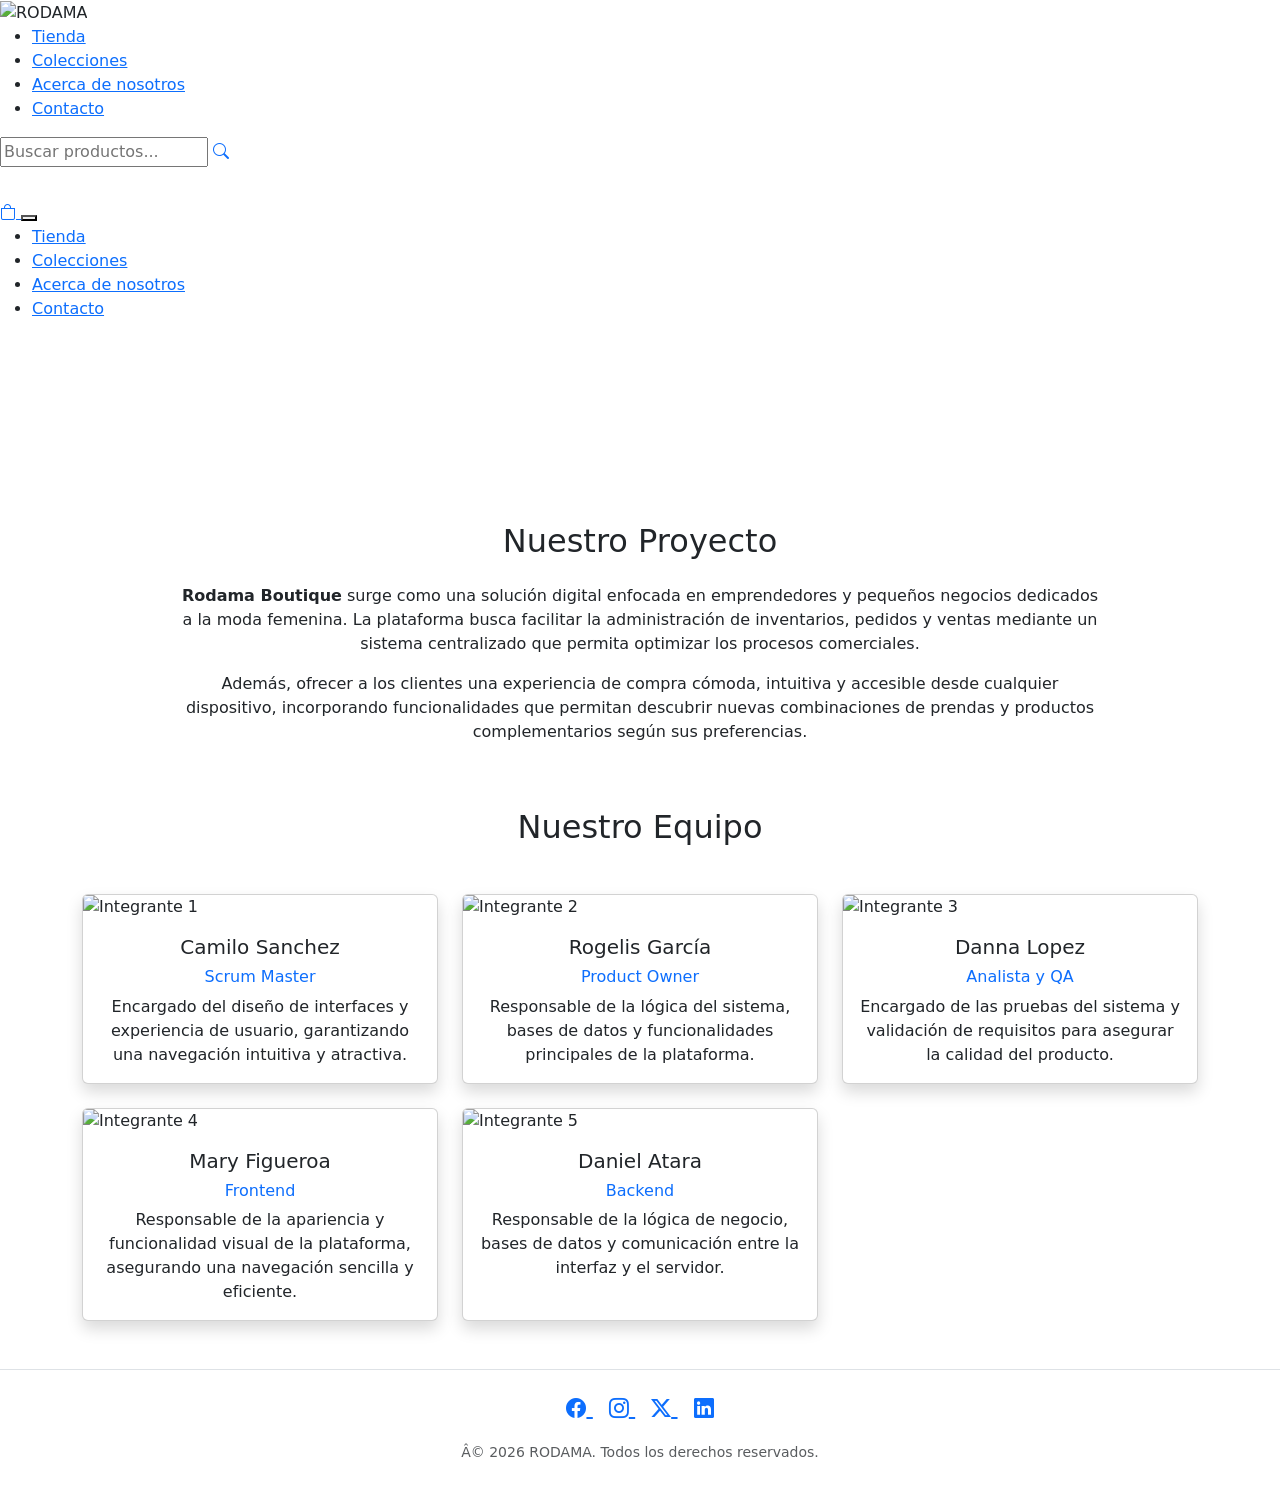
==== html/acerca-de-nosotros.html @ fb483996 "Merge branch 'main' of https://github.com/Camilo-Sanchez144/Rodama_Project" ====
<!doctype html>
<html lang="es">

<head>
  <meta charset="UTF-8" />
  <meta name="viewport" content="width=device-width, initial-scale=1.0" />
  <title>Acerca de Nosotros | Rodama Boutique</title>
  <link href="https://cdn.jsdelivr.net/npm/bootstrap@5.3.3/dist/css/bootstrap.min.css" rel="stylesheet" />
  <link rel="stylesheet" href="https://cdn.jsdelivr.net/npm/bootstrap-icons@1.11.3/font/bootstrap-icons.min.css" />
  <link rel="preconnect" href="https://fonts.googleapis.com" />
  <link rel="preconnect" href="https://fonts.gstatic.com" crossorigin />
  <link href="https://fonts.googleapis.com/css2?family=Playfair+Display:wght@400;500;600;700&display=swap"
    rel="stylesheet" />

  <link rel="stylesheet" href="../css/acerca-de-nosotros.css" />
  <link rel="stylesheet" href="../css/user-menu.css">
</head>

<body>


  <nav class="custom-navbar">
    <div class="nav-container">

      <img src="../img/RODAMA_LOGO.png" alt="RODAMA" class="logo-img" />

      <ul class="nav-links">
        <li><a href="../index.html">Tienda</a></li>
        <li><a href="../html/productos.html">Colecciones</a></li>
        <li><a href="../html/acerca-de-nosotros.html">Acerca de nosotros</a></li>
        <li><a href="../html/contacto.html">Contacto</a></li>
      </ul>

      <div class="nav-icons">

        <input type="text" id="searchInput" class="search-input" placeholder="Buscar productos..." />

        <a href="#" id="searchToggle">
          <i class="bi bi-search"></i>
        </a>

        <a href="#" id="adminAccess">
          <i class="bi bi-person-fill"></i>
        </a>

        <a href="./cart.html" class="cart-icon" title="Carrito">
          <i class="bi bi-bag"></i>
          <span id="cartCount" class="cart-count">0</span>
        </a>

        <button class="hamburger" id="hamburger">
          <span></span>
          <span></span>
          <span></span>
        </button>

      </div>

    </div>

    <div class="mobile-menu" id="mobileMenu">
      <ul>
        <li><a href="../index.html">Tienda</a></li>
        <li><a href="../html/productos.html">Colecciones</a></li>
        <li><a href="../html/acerca-de-nosotros.html">Acerca de nosotros</a></li>
        <li><a href="../html/contacto.html">Contacto</a></li>
      </ul>
    </div>

  </nav>

  
  <main class="container mt-5"></main>

  <header class="hero-section text-center text-white">
    <div class="container">
      <h1 class="display-4 fw-bold">Acerca de Nosotros</h1>
      <p class="lead">Conoce mas sobre Rodama Boutique y el equipo detras del proyecto.</p>
    </div>
  </header>
   
    <section class="container my-5">
      <div class="row justify-content-center">
        <div class="col-lg-10">
          <h2 class="text-center mb-4">Nuestro Proyecto</h2>

          <p class="text-center">
            <strong>Rodama Boutique</strong> surge como una solución digital
            enfocada en emprendedores y pequeños negocios dedicados a la moda
            femenina. La plataforma busca facilitar la administración de
            inventarios, pedidos y ventas mediante un sistema centralizado que
            permita optimizar los procesos comerciales.
          </p>

          <p class="text-center">
            Además, ofrecer a los clientes una experiencia de compra cómoda,
            intuitiva y accesible desde cualquier dispositivo, incorporando
            funcionalidades que permitan descubrir nuevas combinaciones de
            prendas y productos complementarios según sus preferencias.
          </p>
        </div>
      </div>
    </section>

    
    <section class="container my-5">
      <h2 class="text-center mb-5">Nuestro Equipo</h2>

      <div class="row g-4">
        
        <div class="col-md-4">
          <div class="card team-card h-100 shadow">
            <img
              src="../img/integrante1.jpeg"
              class="card-img-top"
              alt="Integrante 1"
            />

            <div class="card-body text-center">
              <h5 class="card-title">Camilo Sanchez</h5>
              <h6 class="text-primary">Scrum Master</h6>

              <p class="card-text">
                Encargado del diseño de interfaces y experiencia de usuario,
                garantizando una navegación intuitiva y atractiva.
              </p>
            </div>
          </div>
        </div>

        
        <div class="col-md-4">
          <div class="card team-card h-100 shadow">
            <img
              src="../img/integrante2.jpeg"
              class="card-img-top"
              alt="Integrante 2"
            />

            <div class="card-body text-center">
              <h5 class="card-title">Rogelis García</h5>
              <h6 class="text-primary">Product Owner</h6>

              <p class="card-text">
                Responsable de la lógica del sistema, bases de datos y
                funcionalidades principales de la plataforma.
              </p>
            </div>
          </div>
        </div>

        
        <div class="col-md-4">
          <div class="card team-card h-100 shadow">
            <img
              src="../img/integrante3.jpeg"
              class="card-img-top"
              alt="Integrante 3"
            />

            <div class="card-body text-center">
              <h5 class="card-title">Danna Lopez</h5>
              <h6 class="text-primary">Analista y QA</h6>

              <p class="card-text">
                Encargado de las pruebas del sistema y validación de requisitos
                para asegurar la calidad del producto.
              </p>
            </div>
          </div>
        </div>
        <div class="col-md-4">
          <div class="card team-card h-100 shadow">
            <img
              src="../img/integrante4.jpeg"
              class="card-img-top"
              alt="Integrante 4"
            />

            <div class="card-body text-center">
              <h5 class="card-title">Mary Figueroa</h5>
              <h6 class="text-primary">Frontend</h6>

              <p class="card-text">
                Responsable de la apariencia y funcionalidad visual de la
                plataforma, asegurando una navegación sencilla y eficiente.
              </p>
            </div>
          </div>
        </div>

        <div class="col-md-4">
          <div class="card team-card h-100 shadow">
            <img
              src="../img/integrante5.jpeg"
              class="card-img-top"
              alt="Integrante 5"
            />

            <div class="card-body text-center">
              <h5 class="card-title">Daniel Atara</h5>
              <h6 class="text-primary">Backend</h6>

              <p class="card-text">
                Responsable de la lógica de negocio, bases de datos y
                comunicación entre la interfaz y el servidor.
              </p>
            </div>
          </div>
        </div>
      </div>
    </section>

    <footer class="border-top py-4">
      <div class="container text-center">
        <div class="mb-3">
          <a href="https://www.facebook.com/" class="social-link mx-2 fs-5">
            <i class="bi bi-facebook"></i>
          </a>
          <a href="https://www.instagram.com/" class="social-link mx-2 fs-5">
            <i class="bi bi-instagram"></i>
          </a>
          <a href="https://x.com/" class="social-link mx-2 fs-5">
            <i class="bi bi-twitter-x"></i>
          </a>
          <a href="https://www.linkedin.com/" class="social-link mx-2 fs-5">
            <i class="bi bi-linkedin"></i>
          </a>
        </div>
        <small class="text-muted">
          Â© 2026 RODAMA. Todos los derechos reservados.
        </small>
      </div>
    </footer>
    <script src="https://cdn.jsdelivr.net/npm/bootstrap@5.3.3/dist/js/bootstrap.bundle.min.js"></script>
    <script src="../js/script.js"></script>
    <script src="../js/acerca-de-nosotros.js"></script>
  </body>
</html>

</body>

</html>
---- css/user-menu.css ----
.user-menu {
  position: relative;
  flex: 0 0 auto;
}

.nav-icons .user-trigger {
  display: inline-flex;
  align-items: center;
  justify-content: center;
  min-width: 28px;
  padding: 5px;
  color: #fff;
  font-family: "Playfair Display", serif;
  font-size: 16px;
  font-weight: 400;
  cursor: pointer;
  background: transparent;
  border: 0;
  text-decoration: none;
}

.nav-icons .user-trigger:hover {
  color: #d6a77a;
}

.nav-icons .user-trigger > span,
.nav-icons .user-trigger .bi-chevron-down {
  display: none;
}

.user-trigger-icon {
  font-size: 1rem;
}

.user-avatar {
  width: 24px;
  height: 24px;
  object-fit: cover;
  background: #f3ece3;
  border: 1px solid rgba(255, 255, 255, 0.55);
  border-radius: 50%;
}

.user-dropdown {
  position: absolute;
  top: calc(100% + 10px);
  right: 0;
  z-index: 2000;
  display: none;
  width: 210px;
  padding: 7px;
  background: #fff;
  border: 1px solid #eadfd6;
  border-radius: 12px;
  box-shadow: 0 14px 30px rgba(71, 58, 31, 0.18);
}

.user-menu.open .user-dropdown {
  display: block;
}

.user-dropdown a,
.user-dropdown button {
  display: flex;
  align-items: center;
  gap: 10px;
  width: 100%;
  padding: 11px 12px;
  color: #473a1f;
  font-family: "Playfair Display", serif;
  font-size: 0.88rem;
  text-align: left;
  cursor: pointer;
  background: transparent;
  border: 0;
  border-radius: 8px;
  text-decoration: none;
  text-transform: none;
}

.user-dropdown a:hover,
.user-dropdown button:hover {
  color: #91766e;
  background: #f3ece3;
}

.user-dropdown i {
  width: 16px;
  font-size: 0.95rem;
  text-align: center;
}

@media (max-width: 480px) {
  .user-dropdown {
    right: -38px;
  }

  .user-avatar {
    width: 23px;
    height: 23px;
  }
}
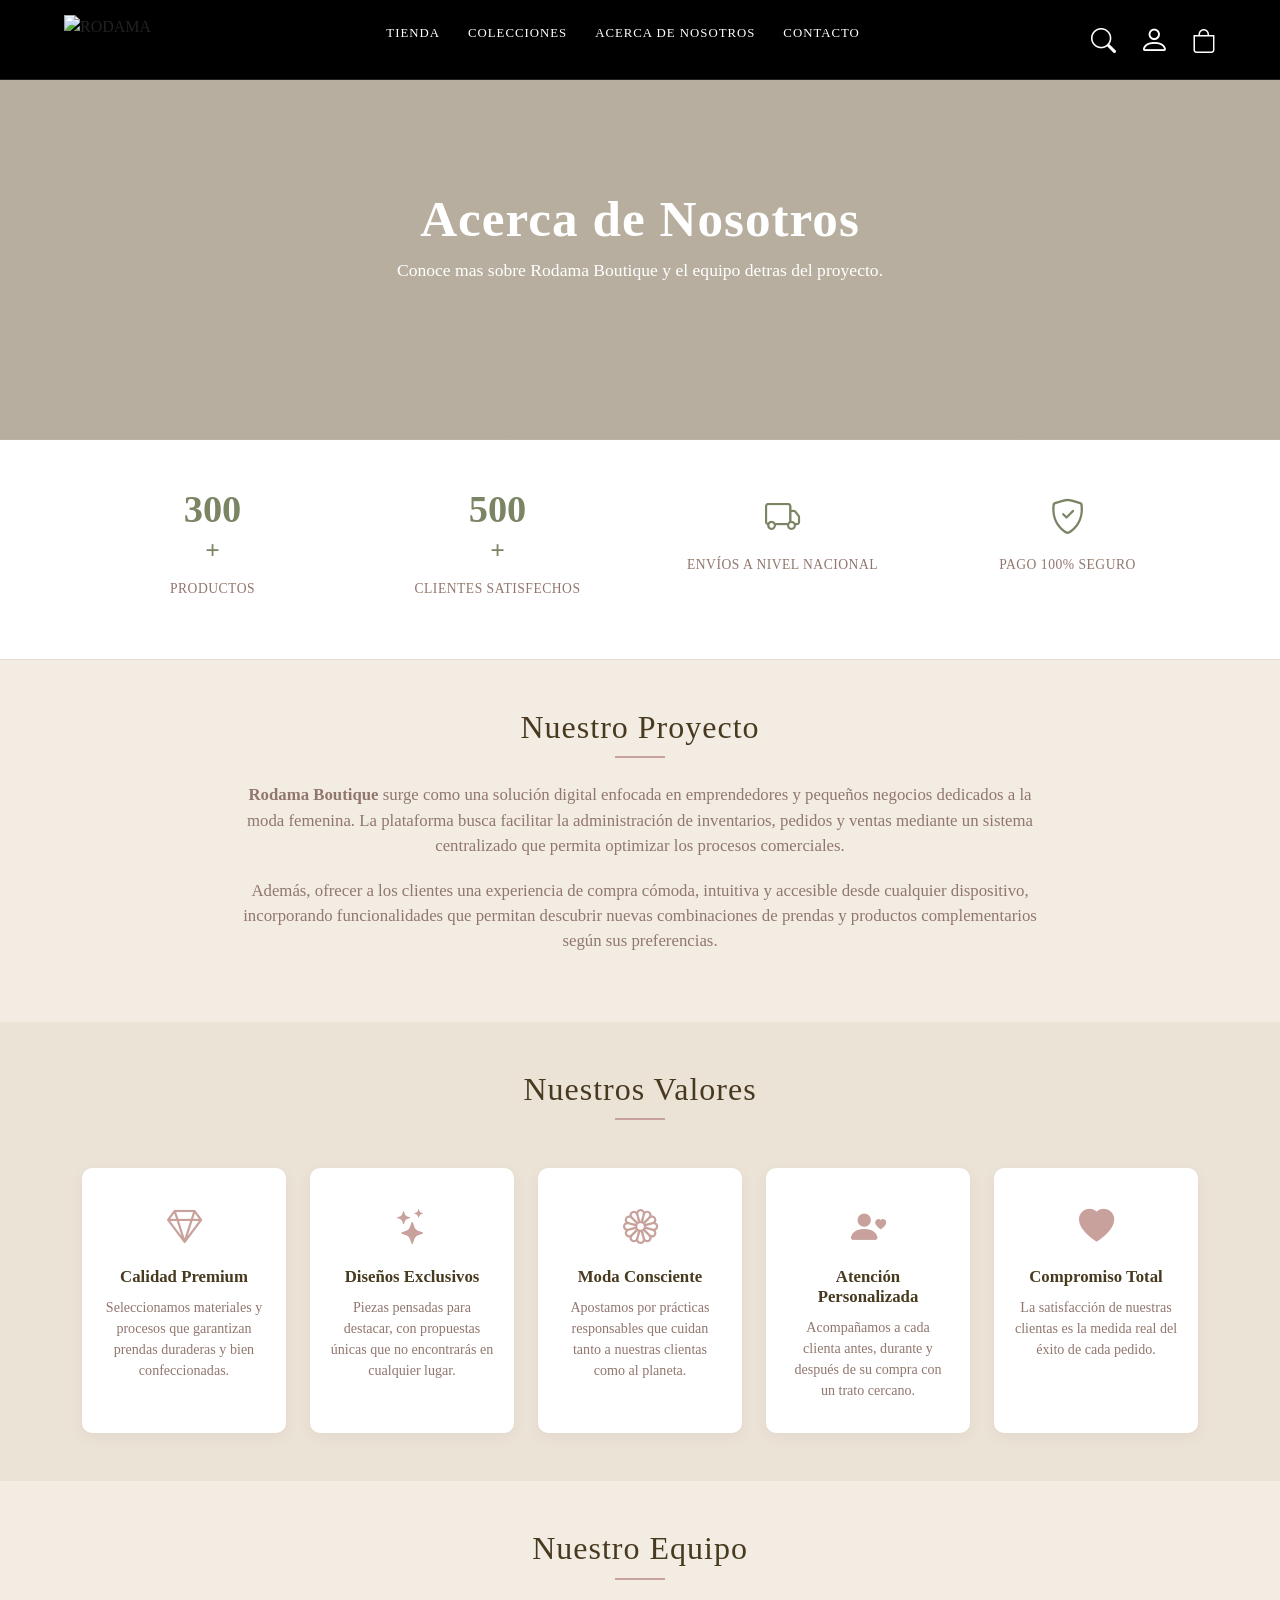
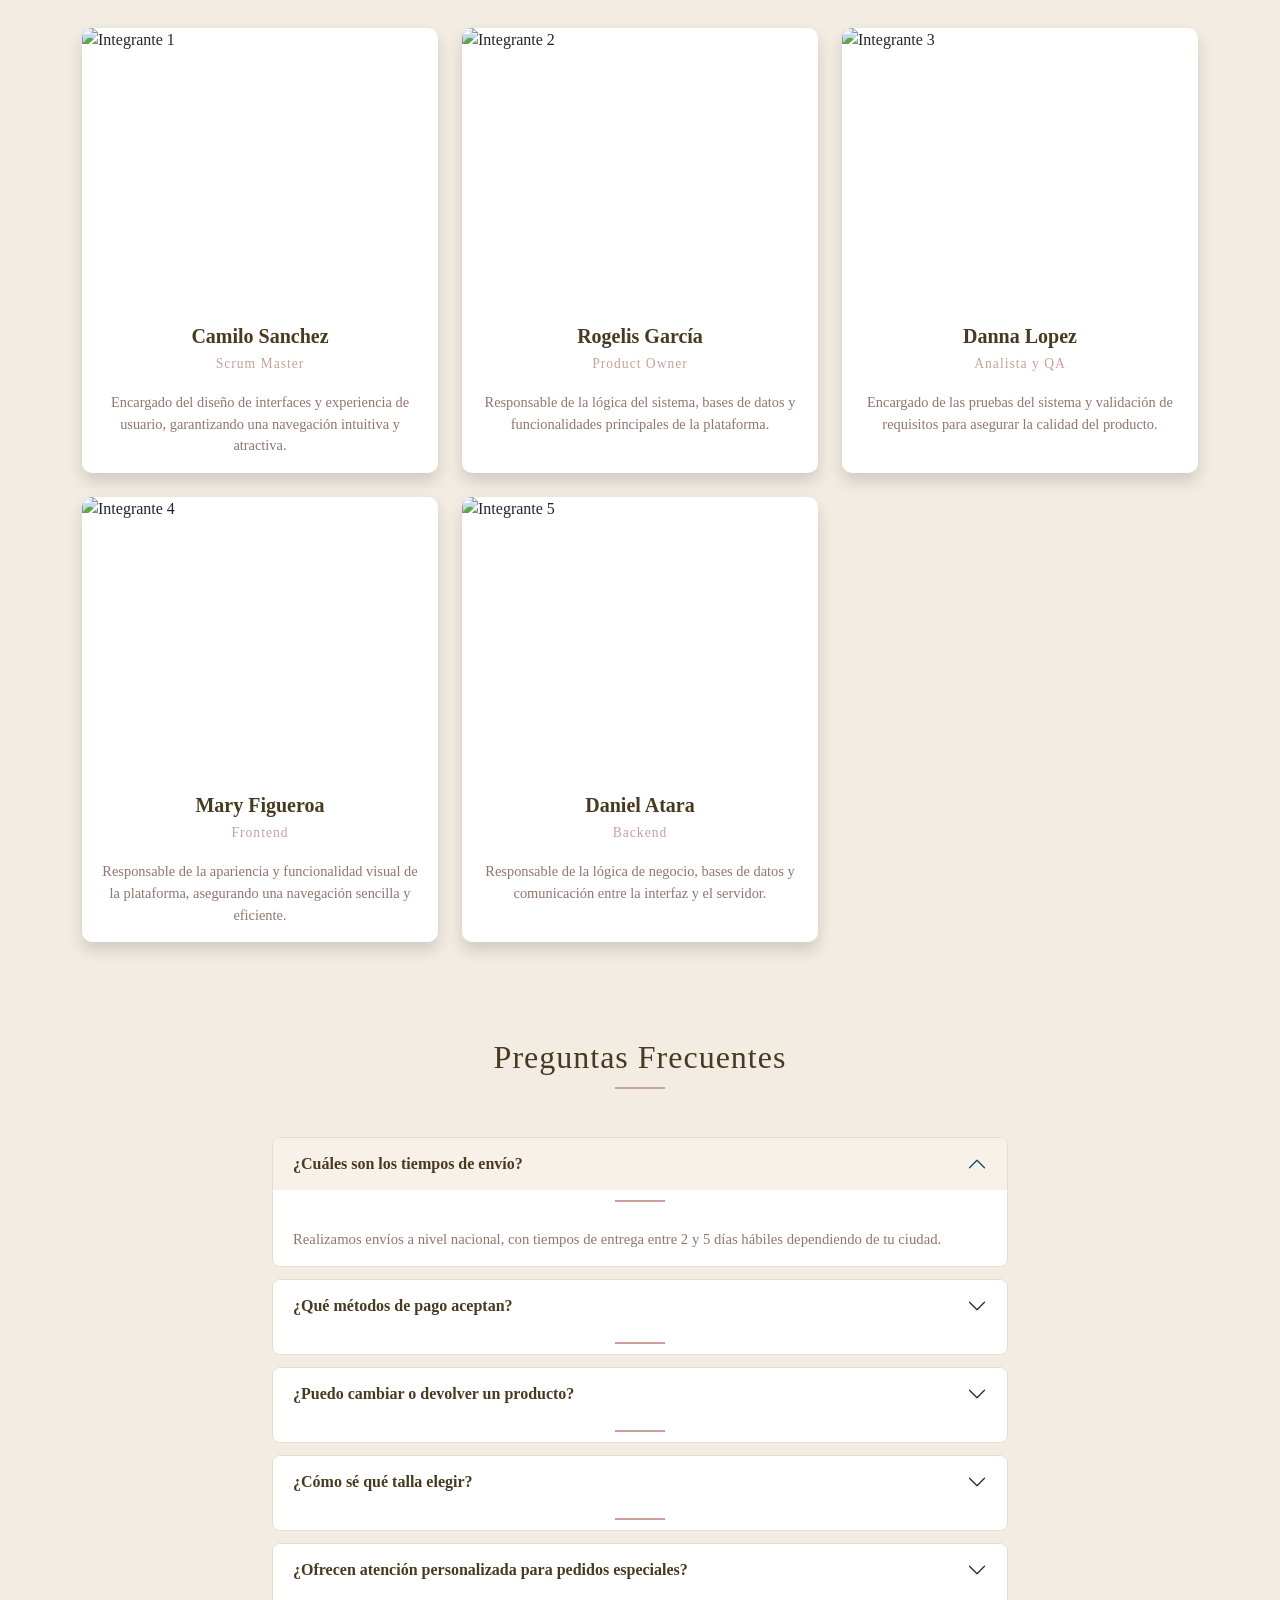
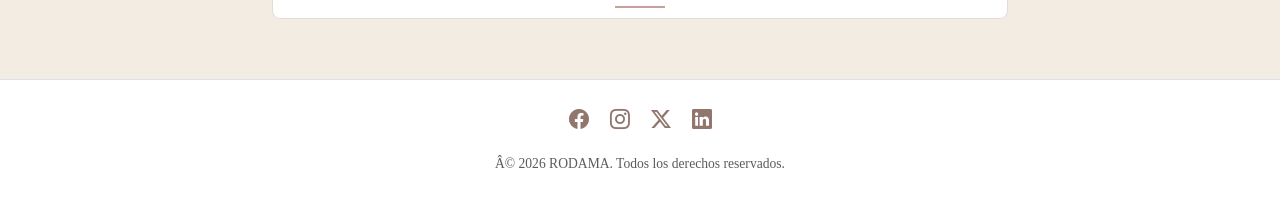
==== commit 19874bb1: "ACERCA DE NOSOTROS" ====
--- a/html/acerca-de-nosotros.html
+++ b/html/acerca-de-nosotros.html
@@ -78,7 +78,38 @@
       <p class="lead">Conoce mas sobre Rodama Boutique y el equipo detras del proyecto.</p>
     </div>
   </header>
-   
+
+    <section class="stats-section">
+      <div class="container">
+        <div class="row text-center g-4">
+          <div class="col-6 col-md-3">
+            <div class="stat-item">
+              <span class="stat-number" data-target="300">0</span><span class="stat-plus">+</span>
+              <p class="stat-label">Productos</p>
+            </div>
+          </div>
+          <div class="col-6 col-md-3">
+            <div class="stat-item">
+              <span class="stat-number" data-target="500">0</span><span class="stat-plus">+</span>
+              <p class="stat-label">Clientes satisfechos</p>
+            </div>
+          </div>
+          <div class="col-6 col-md-3">
+            <div class="stat-item">
+              <i class="bi bi-truck stat-icon"></i>
+              <p class="stat-label">Envíos a nivel nacional</p>
+            </div>
+          </div>
+          <div class="col-6 col-md-3">
+            <div class="stat-item">
+              <i class="bi bi-shield-check stat-icon"></i>
+              <p class="stat-label">Pago 100% seguro</p>
+            </div>
+          </div>
+        </div>
+      </div>
+    </section>
+
     <section class="container my-5">
       <div class="row justify-content-center">
         <div class="col-lg-10">
@@ -102,7 +133,49 @@
       </div>
     </section>
 
-    
+    <section class="values-section py-5">
+      <div class="container">
+        <h2 class="text-center mb-5">Nuestros Valores</h2>
+        <div class="row g-4 justify-content-center">
+          <div class="col-6 col-md-4 col-lg">
+            <div class="value-card text-center h-100">
+              <i class="bi bi-gem value-icon"></i>
+              <h5>Calidad Premium</h5>
+              <p>Seleccionamos materiales y procesos que garantizan prendas duraderas y bien confeccionadas.</p>
+            </div>
+          </div>
+          <div class="col-6 col-md-4 col-lg">
+            <div class="value-card text-center h-100">
+              <i class="bi bi-stars value-icon"></i>
+              <h5>Diseños Exclusivos</h5>
+              <p>Piezas pensadas para destacar, con propuestas únicas que no encontrarás en cualquier lugar.</p>
+            </div>
+          </div>
+          <div class="col-6 col-md-4 col-lg">
+            <div class="value-card text-center h-100">
+              <i class="bi bi-flower1 value-icon"></i>
+              <h5>Moda Consciente</h5>
+              <p>Apostamos por prácticas responsables que cuidan tanto a nuestras clientas como al planeta.</p>
+            </div>
+          </div>
+          <div class="col-6 col-md-4 col-lg">
+            <div class="value-card text-center h-100">
+              <i class="bi bi-person-heart value-icon"></i>
+              <h5>Atención Personalizada</h5>
+              <p>Acompañamos a cada clienta antes, durante y después de su compra con un trato cercano.</p>
+            </div>
+          </div>
+          <div class="col-6 col-md-4 col-lg">
+            <div class="value-card text-center h-100">
+              <i class="bi bi-heart-fill value-icon"></i>
+              <h5>Compromiso Total</h5>
+              <p>La satisfacción de nuestras clientas es la medida real del éxito de cada pedido.</p>
+            </div>
+          </div>
+        </div>
+      </div>
+    </section>
+
     <section class="container my-5">
       <h2 class="text-center mb-5">Nuestro Equipo</h2>
 
@@ -205,6 +278,84 @@
                 Responsable de la lógica de negocio, bases de datos y
                 comunicación entre la interfaz y el servidor.
               </p>
+            </div>
+          </div>
+        </div>
+      </div>
+    </section>
+
+    <section class="faq-section py-5">
+      <div class="container">
+        <h2 class="text-center mb-5">Preguntas Frecuentes</h2>
+        <div class="row justify-content-center">
+          <div class="col-lg-8">
+            <div class="accordion" id="faqAccordion">
+
+              <div class="accordion-item">
+                <h2 class="accordion-header">
+                  <button class="accordion-button" type="button" data-bs-toggle="collapse" data-bs-target="#faq1">
+                    ¿Cuáles son los tiempos de envío?
+                  </button>
+                </h2>
+                <div id="faq1" class="accordion-collapse collapse show" data-bs-parent="#faqAccordion">
+                  <div class="accordion-body">
+                    Realizamos envíos a nivel nacional, con tiempos de entrega entre 2 y 5 días hábiles dependiendo de tu ciudad.
+                  </div>
+                </div>
+              </div>
+
+              <div class="accordion-item">
+                <h2 class="accordion-header">
+                  <button class="accordion-button collapsed" type="button" data-bs-toggle="collapse" data-bs-target="#faq2">
+                    ¿Qué métodos de pago aceptan?
+                  </button>
+                </h2>
+                <div id="faq2" class="accordion-collapse collapse" data-bs-parent="#faqAccordion">
+                  <div class="accordion-body">
+                    Aceptamos tarjetas de crédito y débito, PSE y pago contra entrega en ciudades principales, siempre a través de plataformas de pago seguro.
+                  </div>
+                </div>
+              </div>
+
+              <div class="accordion-item">
+                <h2 class="accordion-header">
+                  <button class="accordion-button collapsed" type="button" data-bs-toggle="collapse" data-bs-target="#faq3">
+                    ¿Puedo cambiar o devolver un producto?
+                  </button>
+                </h2>
+                <div id="faq3" class="accordion-collapse collapse" data-bs-parent="#faqAccordion">
+                  <div class="accordion-body">
+                    Sí, cuentas con 8 días calendario desde que recibes tu pedido para solicitar un cambio o devolución, siempre que la prenda conserve sus etiquetas originales.
+                  </div>
+                </div>
+              </div>
+
+              <div class="accordion-item">
+                <h2 class="accordion-header">
+                  <button class="accordion-button collapsed" type="button" data-bs-toggle="collapse" data-bs-target="#faq4">
+                    ¿Cómo sé qué talla elegir?
+                  </button>
+                </h2>
+                <div id="faq4" class="accordion-collapse collapse" data-bs-parent="#faqAccordion">
+                  <div class="accordion-body">
+                    Cada producto incluye una guía de tallas detallada en su descripción. Si tienes dudas, puedes escribirnos por nuestros canales de contacto y te asesoramos.
+                  </div>
+                </div>
+              </div>
+
+              <div class="accordion-item">
+                <h2 class="accordion-header">
+                  <button class="accordion-button collapsed" type="button" data-bs-toggle="collapse" data-bs-target="#faq5">
+                    ¿Ofrecen atención personalizada para pedidos especiales?
+                  </button>
+                </h2>
+                <div id="faq5" class="accordion-collapse collapse" data-bs-parent="#faqAccordion">
+                  <div class="accordion-body">
+                    Sí, nuestro equipo está disponible para asesorarte en la elección de prendas y coordinar pedidos especiales según tus necesidades.
+                  </div>
+                </div>
+              </div>
+
             </div>
           </div>
         </div>
--- a/css/acerca-de-nosotros.css
+++ b/css/acerca-de-nosotros.css
@@ -0,0 +1,633 @@
+:root {
+  --beige: #f3ece3;
+  --rosa: #c8a19c;
+  --taupe: #91766e;
+  --verde: #7a8564;
+  --marron: #473a1f;
+  --negro: #222222;
+}
+.social-link {
+  color: #6c757d;
+  transition:
+    color 0.3s ease,
+    transform 0.3s ease;
+  text-decoration: none;
+}
+
+.social-link:hover {
+  color: #212529;
+  transform: translateY(-2px);
+}
+.back-admin {
+  position: fixed;
+  top: 90px; 
+  left: 20px;
+  background: #000;
+  color: #fff;
+  padding: 8px 14px;
+  border-radius: 8px;
+  text-decoration: none;
+  font-size: 14px;
+  z-index: 999;
+  display: none;
+  transition: 0.3s;
+}
+
+.back-admin:hover {
+  background: #333;
+}
+
+body {
+  background-color: var(--beige);
+  color: var(--negro);
+  font-family: "Playfair Display", serif;
+}
+
+.navbar {
+  background-color: rgba(255, 255, 255, 0.95) !important;
+  backdrop-filter: blur(6px);
+  border-bottom: 1px solid #e5ddd5;
+}
+
+.navbar-brand {
+  font-weight: bold;
+  font-size: 1.6rem;
+  color: var(--marron) !important;
+  letter-spacing: 1px;
+}
+
+.nav-link {
+  color: var(--taupe) !important;
+  position: relative;
+}
+
+.nav-link::after {
+  content: "";
+  width: 0;
+  height: 2px;
+  background: var(--rosa);
+  position: absolute;
+  left: 0;
+  bottom: -4px;
+  transition: 0.3s;
+}
+
+.nav-link:hover::after {
+  width: 100%;
+}
+
+.btn-primary {
+  background-color: var(--rosa);
+  border: none;
+  transition: 0.3s;
+}
+
+.btn-primary:hover {
+  background-color: var(--marron);
+}
+
+.btn-outline-primary {
+  border-color: var(--rosa);
+  color: var(--rosa);
+}
+
+.btn-outline-primary:hover {
+  background-color: var(--rosa);
+  color: white;
+}
+
+.hero-section {
+  position: relative;
+
+  background:
+    linear-gradient(rgba(71, 58, 31, 0.35), rgba(71, 58, 31, 0.35)),
+    url("https://i.pinimg.com/1200x/e5/a4/40/e5a440657ca911045e773cdddb06c5cf.jpg");
+
+  background-size: cover;
+  background-position: center center;
+  background-repeat: no-repeat;
+
+  padding: 140px 20px;
+  text-align: center;
+
+  display: flex;
+  align-items: center;
+  justify-content: center;
+}
+
+.hero-section h1 {
+  font-size: 3.2rem;
+  color: white;
+  letter-spacing: 1px;
+}
+
+.hero-section p {
+  color: var(--beige);
+  font-size: 1.1rem;
+  color: white;
+}
+
+section h2 {
+  color: var(--marron);
+  font-size: 2rem;
+  text-align: center;
+}
+
+section h2::after {
+  content: "";
+  display: block;
+  width: 50px;
+  height: 2px;
+  background: var(--rosa);
+  margin: 10px auto;
+}
+
+section p {
+  color: var(--taupe);
+  max-width: 800px;
+  margin: 20px auto;
+  font-size: 1.05rem;
+  text-align: center;
+}
+
+.team-card {
+  border: none;
+  border-radius: 10px;
+  overflow: hidden;
+  background-color: white;
+  transition: all 0.3s ease;
+  position: relative;
+}
+
+.team-card:hover {
+  transform: translateY(-6px);
+  box-shadow: 0 12px 30px rgba(0, 0, 0, 0.08);
+}
+
+.team-card img {
+  height: 280px;
+  object-fit: cover;
+  transition: transform 0.4s ease;
+}
+
+.team-card:hover img {
+  transform: scale(1.04);
+}
+
+.team-card::before {
+  content: "";
+  position: absolute;
+  inset: 0;
+  background: linear-gradient(to top, rgba(71, 58, 31, 0.5), transparent);
+  opacity: 0;
+  transition: 0.3s;
+}
+
+.team-card:hover::before {
+  opacity: 1;
+}
+
+.team-card .card-body {
+  position: relative;
+  z-index: 2;
+  text-align: center;
+}
+
+.team-card .card-title {
+  color: var(--marron);
+  font-weight: 600;
+}
+
+.team-card h6 {
+  color: var(--rosa) !important;
+  font-size: 0.85rem;
+  letter-spacing: 1px;
+}
+
+.team-card .card-text {
+  color: var(--taupe);
+  font-size: 0.9rem;
+}
+
+.team-card:hover .card-title,
+.team-card:hover h6,
+.team-card:hover .card-text {
+  color: white;
+}
+
+h2 {
+  letter-spacing: 1px;
+}
+
+footer {
+  background-color: white;
+}
+
+footer small {
+  font-size: 0.85rem;
+  color: var(--taupe) !important;
+}
+
+.social-link {
+  color: var(--taupe) !important;
+  transition: 0.3s;
+}
+
+.social-link:hover {
+  color: var(--rosa) !important;
+  transform: translateY(-3px);
+}
+
+* {
+  margin: 0;
+  padding: 0;
+  box-sizing: border-box;
+}
+
+.custom-navbar {
+  background-color: #000;
+  border-bottom: 1px solid #222;
+  position: fixed;
+  top: 0;
+  left: 0;
+  width: 100%;
+  z-index: 1000;
+  transition: all 0.3s ease;
+}
+
+.nav-container {
+  display: flex;
+  align-items: center;
+  justify-content: space-between;
+  max-width: 1200px;
+  margin: 0 auto;
+  padding: 12px 24px;
+}
+
+.logo-img {
+  height: 50px;
+  width: auto;
+}
+
+.nav-links {
+  display: flex;
+  gap: 28px;
+  list-style: none;
+}
+
+.nav-links a {
+  color: #fff;
+  text-decoration: none;
+  font-size: 0.8rem;
+  letter-spacing: 1px;
+  text-transform: uppercase;
+  position: relative;
+  padding-bottom: 4px;
+  transition: color 0.2s;
+}
+
+.nav-links a::after {
+  content: "";
+  width: 0;
+  height: 2px;
+  background: #d6a77a;
+  position: absolute;
+  left: 0;
+  bottom: -2px;
+  transition: width 0.3s;
+}
+
+.nav-links a:hover::after {
+  width: 100%;
+}
+.social-link {
+  color: #6c757d;
+  transition:
+    color 0.3s ease,
+    transform 0.3s ease;
+}
+
+.social-link:hover {
+  color: #212529;
+  transform: translateY(-2px);
+}
+
+.nav-icons {
+  display: flex;
+  align-items: center;
+  gap: 18px;
+}
+
+.nav-icons a {
+  color: #fff;
+  font-size: 18px;
+  text-decoration: none;
+  transition: color 0.2s;
+}
+
+.nav-icons a:hover {
+  color: #aaa;
+}
+
+.search-input {
+  width: 0;
+  opacity: 0;
+  border: none;
+  border-bottom: 1px solid #fff;
+  outline: none;
+  background: transparent;
+  color: #fff;
+  font-size: 14px;
+  padding: 2px 5px;
+  transition: all 0.3s ease;
+}
+
+.search-input.active {
+  width: 180px;
+  opacity: 1;
+}
+
+.search-input::placeholder {
+  color: #aaa;
+}
+
+.hamburger {
+  display: none;
+  flex-direction: column;
+  gap: 5px;
+  cursor: pointer;
+  background: none;
+  border: none;
+  padding: 4px;
+}
+
+.hamburger span {
+  display: block;
+  width: 24px;
+  height: 2px;
+  background: #fff;
+  border-radius: 2px;
+  transition: all 0.3s ease;
+}
+
+.hamburger.open span:nth-child(1) {
+  transform: translateY(7px) rotate(45deg);
+}
+.hamburger.open span:nth-child(2) {
+  opacity: 0;
+}
+.hamburger.open span:nth-child(3) {
+  transform: translateY(-7px) rotate(-45deg);
+}
+
+.mobile-menu {
+  display: none;
+  background: #111;
+  overflow: hidden;
+  max-height: 0;
+  transition:
+    max-height 0.35s ease,
+    padding 0.3s ease;
+}
+
+.mobile-menu.open {
+  max-height: 400px;
+  padding: 12px 24px 20px;
+}
+
+.mobile-menu ul {
+  list-style: none;
+}
+
+.mobile-menu ul li a {
+  display: block;
+  color: #fff;
+  text-decoration: none;
+  font-size: 0.85rem;
+  letter-spacing: 1px;
+  text-transform: uppercase;
+  padding: 12px 0;
+  border-bottom: 0.5px solid #333;
+  transition: color 0.2s;
+}
+
+.mobile-menu ul li:last-child a {
+  border-bottom: none;
+}
+
+.mobile-menu ul li a:hover {
+  color: #d6a77a;
+}
+
+.custom-navbar.scrolled {
+  background-color: #111;
+  padding-top: 4px;
+  padding-bottom: 4px;
+  box-shadow: 0 4px 8px rgba(0, 0, 0, 0.3);
+}
+
+@media (max-width: 992px) {
+  .nav-links {
+    gap: 18px;
+  }
+
+  .nav-links a {
+    font-size: 0.75rem;
+  }
+
+  .logo-img {
+    height: 42px;
+  }
+
+  .search-input.active {
+    width: 140px;
+  }
+}
+
+@media (max-width: 768px) {
+  .nav-links {
+    display: none;
+  }
+
+  .hamburger {
+    display: flex;
+  }
+
+  .mobile-menu {
+    display: block;
+  }
+
+  .logo-img {
+    height: 36px;
+  }
+
+  .search-input.active {
+    width: 120px;
+  }
+}
+
+@media (max-width: 480px) {
+  .nav-container {
+    padding: 8px 14px;
+  }
+
+  .logo-img {
+    height: 30px;
+  }
+
+  .search-input.active {
+    width: 90px;
+  }
+
+  .nav-icons {
+    gap: 12px;
+  }
+}
+/* ===== Sección de indicadores (stats) ===== */
+.stats-section {
+  background-color: white;
+  padding: 50px 20px 40px;
+  border-bottom: 1px solid #e5ddd5;
+}
+
+.stat-item {
+  display: flex;
+  flex-direction: column;
+  align-items: center;
+  gap: 4px;
+}
+
+.stat-number {
+  font-size: 2.4rem;
+  font-weight: 700;
+  color: var(--verde);
+  line-height: 1;
+}
+
+.stat-plus {
+  font-size: 1.6rem;
+  font-weight: 700;
+  color: var(--verde);
+}
+
+.stat-icon {
+  font-size: 2.2rem;
+  color: var(--verde);
+  margin-bottom: 4px;
+}
+
+.stat-label {
+  color: var(--taupe);
+  font-size: 0.85rem;
+  letter-spacing: 0.5px;
+  text-transform: uppercase;
+  margin-top: 4px;
+}
+
+/* ===== Sección de valores de marca ===== */
+.values-section {
+  background-color: #ece3d7;
+}
+
+.value-card {
+  background-color: white;
+  border-radius: 10px;
+  padding: 32px 20px;
+  transition: all 0.3s ease;
+  box-shadow: 0 4px 14px rgba(71, 58, 31, 0.06);
+}
+
+.value-card:hover {
+  transform: translateY(-6px);
+  box-shadow: 0 12px 30px rgba(71, 58, 31, 0.12);
+}
+
+.value-icon {
+  font-size: 2.2rem;
+  color: var(--rosa);
+  margin-bottom: 14px;
+  display: block;
+}
+
+.value-card h5 {
+  color: var(--marron);
+  font-weight: 600;
+  margin-bottom: 10px;
+  font-size: 1.05rem;
+}
+
+.value-card p {
+  color: var(--taupe);
+  font-size: 0.88rem;
+  margin: 0;
+  max-width: none;
+}
+
+/* ===== Sección de preguntas frecuentes ===== */
+.faq-section {
+  background-color: var(--beige);
+}
+
+.faq-section .accordion-item {
+  background-color: white;
+  border: 1px solid #e5ddd5;
+  border-radius: 8px !important;
+  overflow: hidden;
+  margin-bottom: 12px;
+}
+
+.faq-section .accordion-button {
+  font-family: "Playfair Display", serif;
+  color: var(--marron);
+  font-weight: 600;
+  background-color: white;
+}
+
+.faq-section .accordion-button:not(.collapsed) {
+  color: var(--marron);
+  background-color: #f7f1e9;
+  box-shadow: none;
+}
+
+.faq-section .accordion-button:focus {
+  box-shadow: 0 0 0 0.2rem rgba(200, 161, 156, 0.35);
+}
+
+.faq-section .accordion-button::after {
+  filter: sepia(40%) saturate(400%) hue-rotate(315deg);
+}
+
+.faq-section .accordion-body {
+  color: var(--taupe);
+  font-size: 0.92rem;
+}
+
+.cart-icon {
+      position: relative;
+      display: inline-flex;
+      align-items: center;
+      justify-content: center;
+      color: inherit;
+      text-decoration: none;
+}
+
+.cart-icon i {
+      font-size: 24px;
+}
+
+.cart-count {
+      position: absolute;
+      top: -8px;
+      right: -10px;
+      min-width: 20px;
+      height: 20px;
+      border-radius: 50%;
+      background: #f5ebeb;
+      color: #0e0d0d;
+      font-size: 12px;
+      font-weight: bold;
+      display: flex;
+      justify-content: center;
+      align-items: center;
+      padding: 2px;
+}
--- a/css/user-menu.css
+++ b/css/user-menu.css
@@ -11,8 +11,7 @@
   padding: 5px;
   color: #fff;
   font-family: "Playfair Display", serif;
-  font-size: 16px;
-  font-weight: 400;
+  font-size: 30px;
   cursor: pointer;
   background: transparent;
   border: 0;
@@ -21,6 +20,10 @@
 
 .nav-icons .user-trigger:hover {
   color: #d6a77a;
+}
+
+#searchToggle i {
+  font-size: 25px; 
 }
 
 .nav-icons .user-trigger > span,
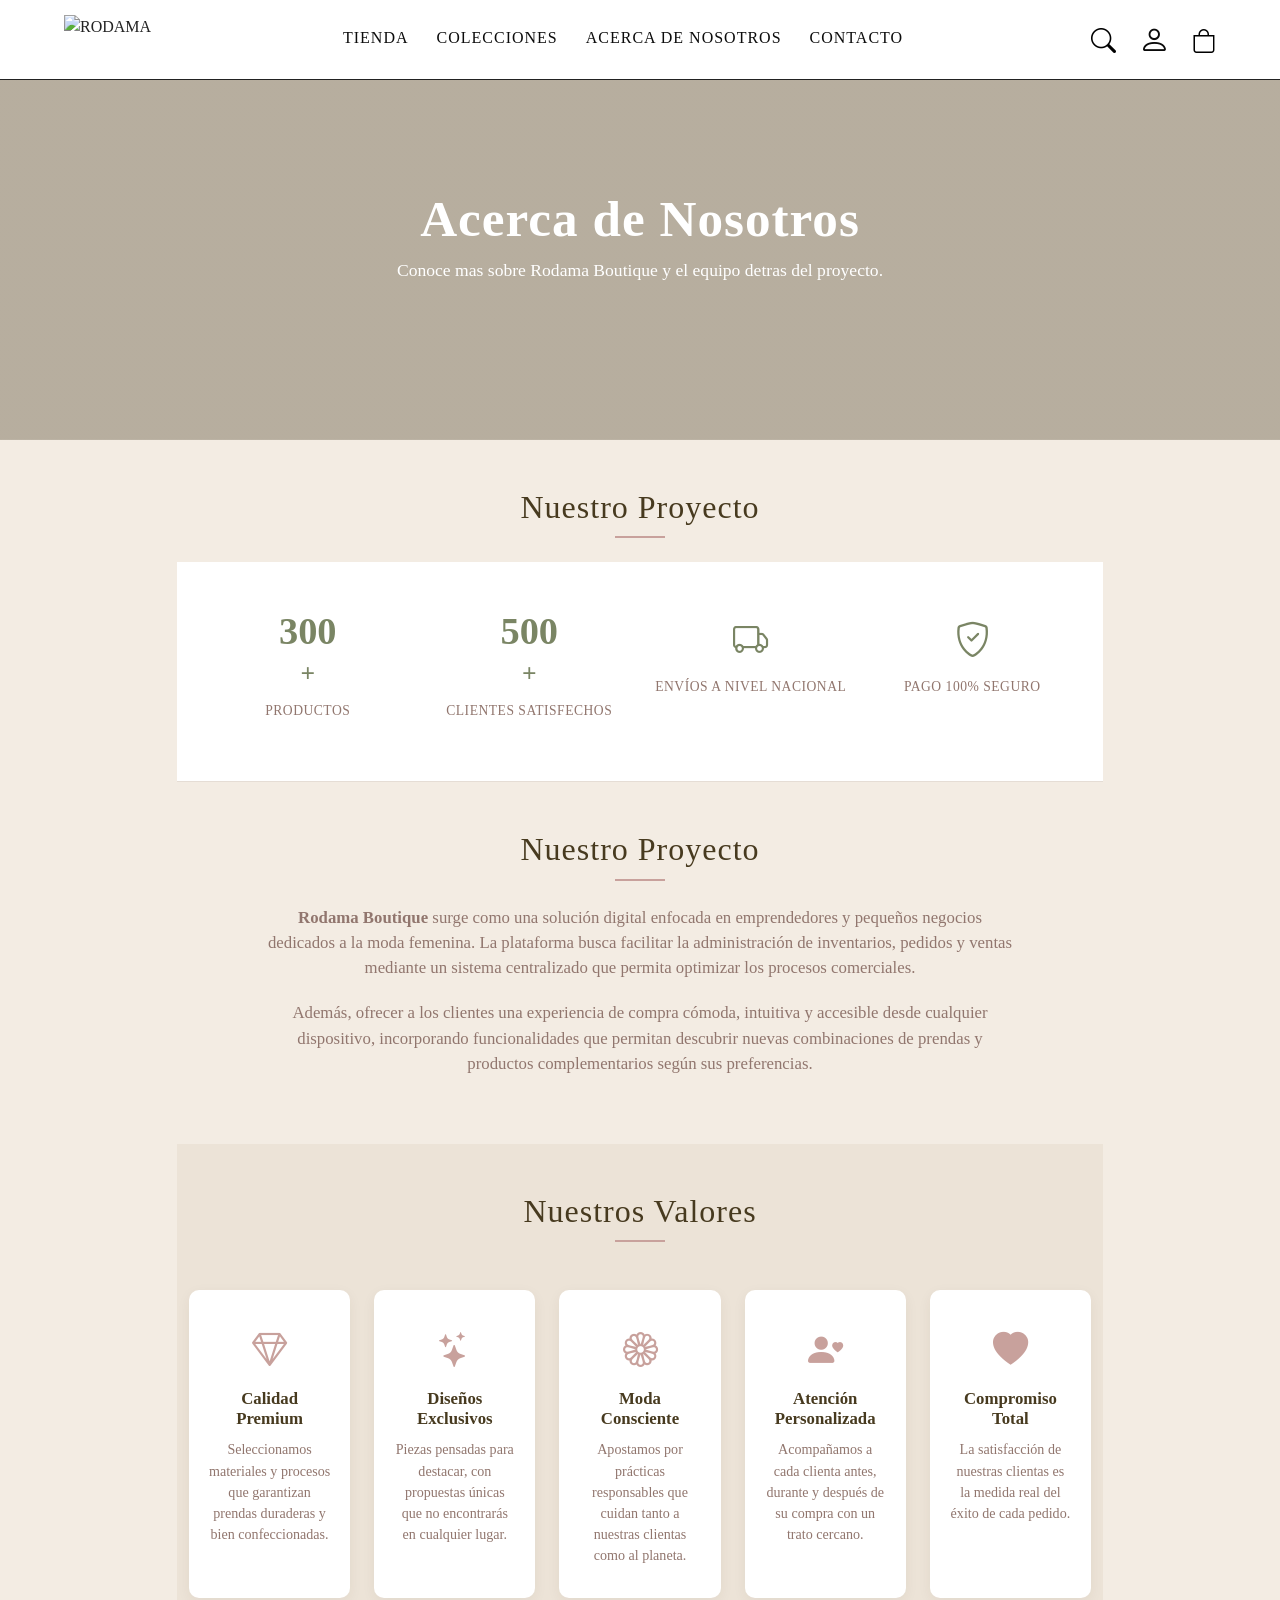
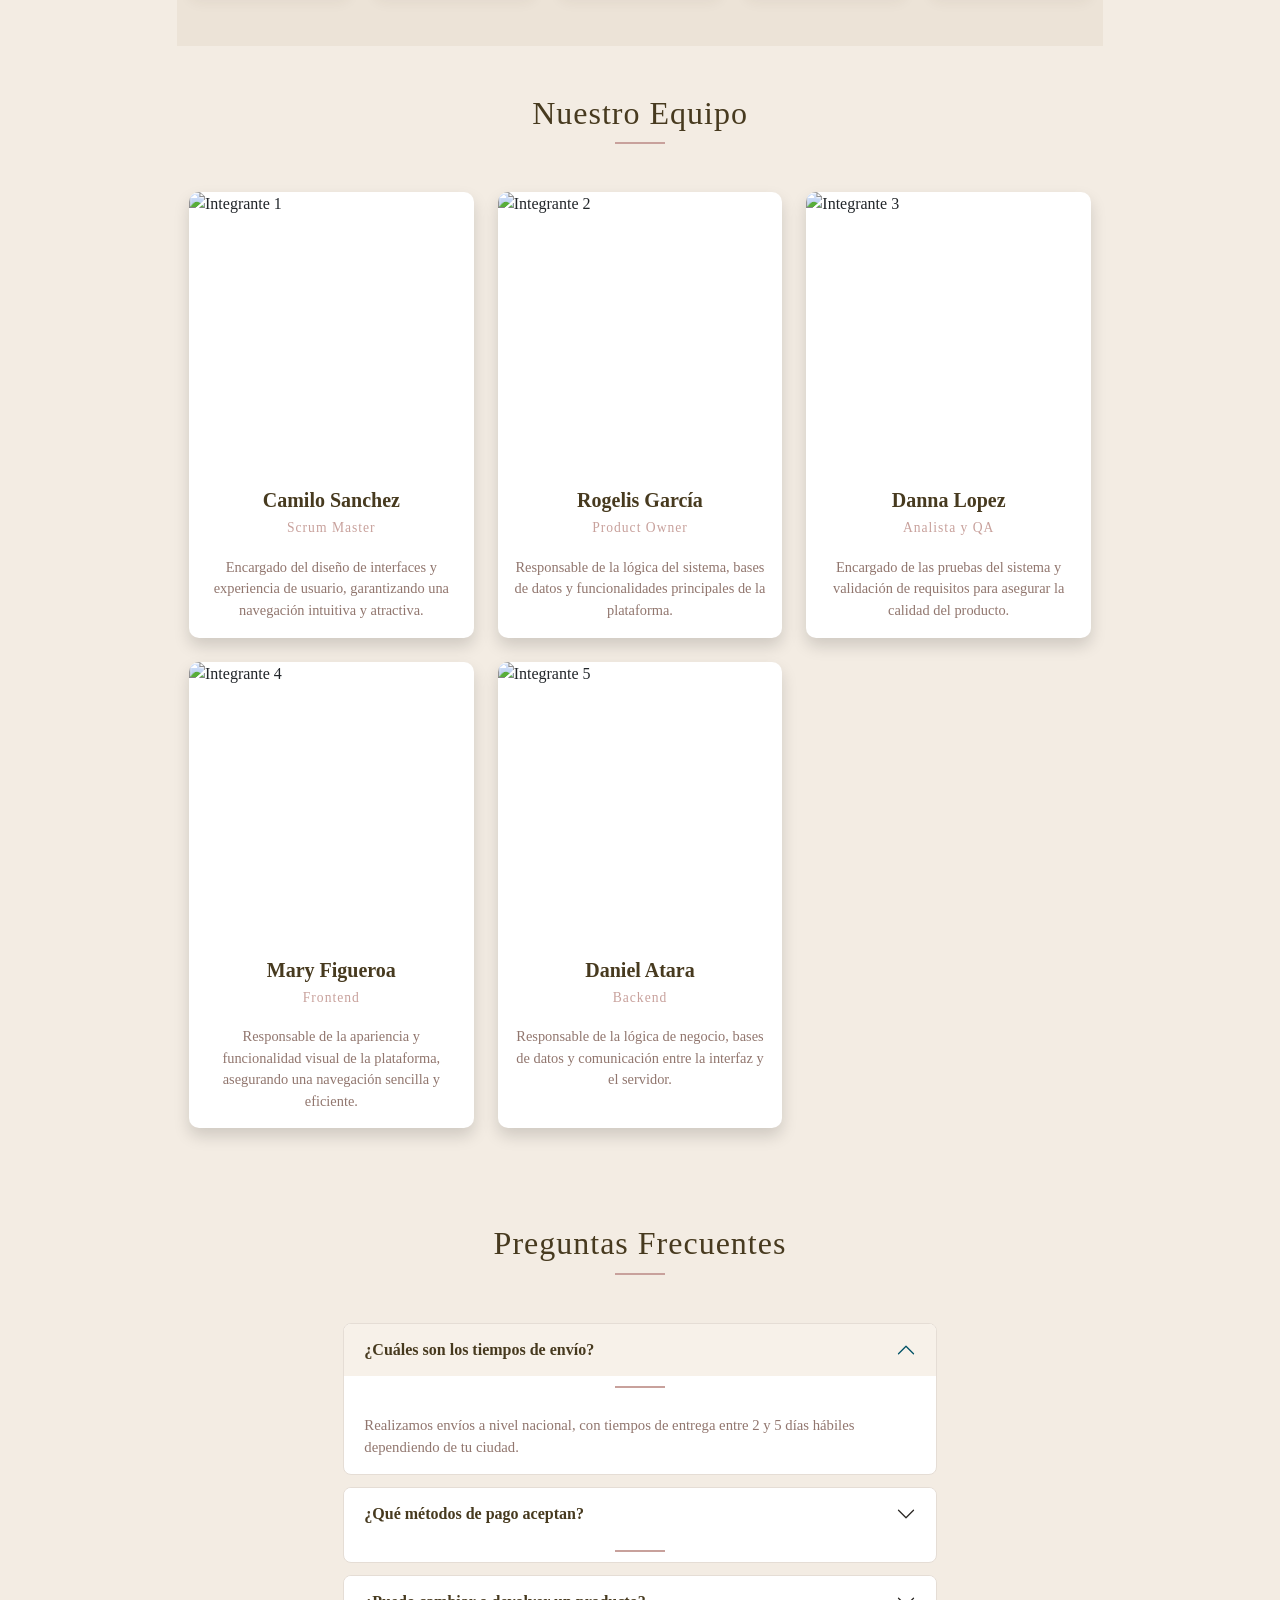
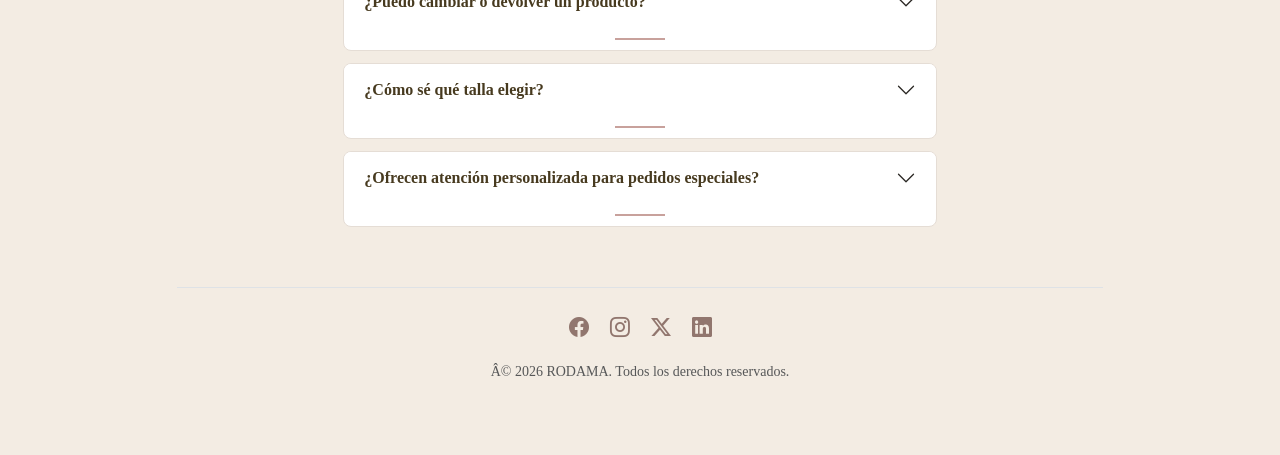
==== commit 64eaab2d: "Merge branch 'danna-lopez'" ====
--- a/html/acerca-de-nosotros.html
+++ b/html/acerca-de-nosotros.html
@@ -78,6 +78,11 @@
       <p class="lead">Conoce mas sobre Rodama Boutique y el equipo detras del proyecto.</p>
     </div>
   </header>
+   
+    <section class="container my-5">
+      <div class="row justify-content-center">
+        <div class="col-lg-10">
+          <h2 class="text-center mb-4">Nuestro Proyecto</h2>
 
     <section class="stats-section">
       <div class="container">
--- a/css/acerca-de-nosotros.css
+++ b/css/acerca-de-nosotros.css
@@ -219,15 +219,6 @@
   letter-spacing: 1px;
 }
 
-footer {
-  background-color: white;
-}
-
-footer small {
-  font-size: 0.85rem;
-  color: var(--taupe) !important;
-}
-
 .social-link {
   color: var(--taupe) !important;
   transition: 0.3s;
@@ -245,7 +236,7 @@
 }
 
 .custom-navbar {
-  background-color: #000;
+  background-color: #fcf9f9;
   border-bottom: 1px solid #222;
   position: fixed;
   top: 0;
@@ -263,6 +254,9 @@
   margin: 0 auto;
   padding: 12px 24px;
 }
+.nav-links{
+  margin-top: 12px;
+}
 
 .logo-img {
   height: 50px;
@@ -276,13 +270,12 @@
 }
 
 .nav-links a {
-  color: #fff;
+  color: #0c0c0c;
   text-decoration: none;
-  font-size: 0.8rem;
+  font-size: 1.0rem;
   letter-spacing: 1px;
   text-transform: uppercase;
   position: relative;
-  padding-bottom: 4px;
   transition: color 0.2s;
 }
 
@@ -319,7 +312,7 @@
 }
 
 .nav-icons a {
-  color: #fff;
+  color: #000000;
   font-size: 18px;
   text-decoration: none;
   transition: color 0.2s;
@@ -336,7 +329,7 @@
   border-bottom: 1px solid #fff;
   outline: none;
   background: transparent;
-  color: #fff;
+  color: #030303;
   font-size: 14px;
   padding: 2px 5px;
   transition: all 0.3s ease;
@@ -419,13 +412,6 @@
   color: #d6a77a;
 }
 
-.custom-navbar.scrolled {
-  background-color: #111;
-  padding-top: 4px;
-  padding-bottom: 4px;
-  box-shadow: 0 4px 8px rgba(0, 0, 0, 0.3);
-}
-
 @media (max-width: 992px) {
   .nav-links {
     gap: 18px;
@@ -603,16 +589,16 @@
 }
 
 .cart-icon {
-      position: relative;
-      display: inline-flex;
-      align-items: center;
-      justify-content: center;
-      color: inherit;
-      text-decoration: none;
+  position: relative;
+  display: inline-flex;
+  align-items: center;
+  justify-content: center;
+  color: inherit;
+  text-decoration: none;
 }
 
 .cart-icon i {
-      font-size: 24px;
+  font-size: 24px;
 }
 
 .cart-count {
--- a/css/user-menu.css
+++ b/css/user-menu.css
@@ -1,6 +1,10 @@
 .user-menu {
   position: relative;
   flex: 0 0 auto;
+}
+
+.custom-navbar{
+  background-color: #fff;
 }
 
 .nav-icons .user-trigger {
@@ -9,7 +13,7 @@
   justify-content: center;
   min-width: 28px;
   padding: 5px;
-  color: #fff;
+  color: #0a0a0a;
   font-family: "Playfair Display", serif;
   font-size: 30px;
   cursor: pointer;
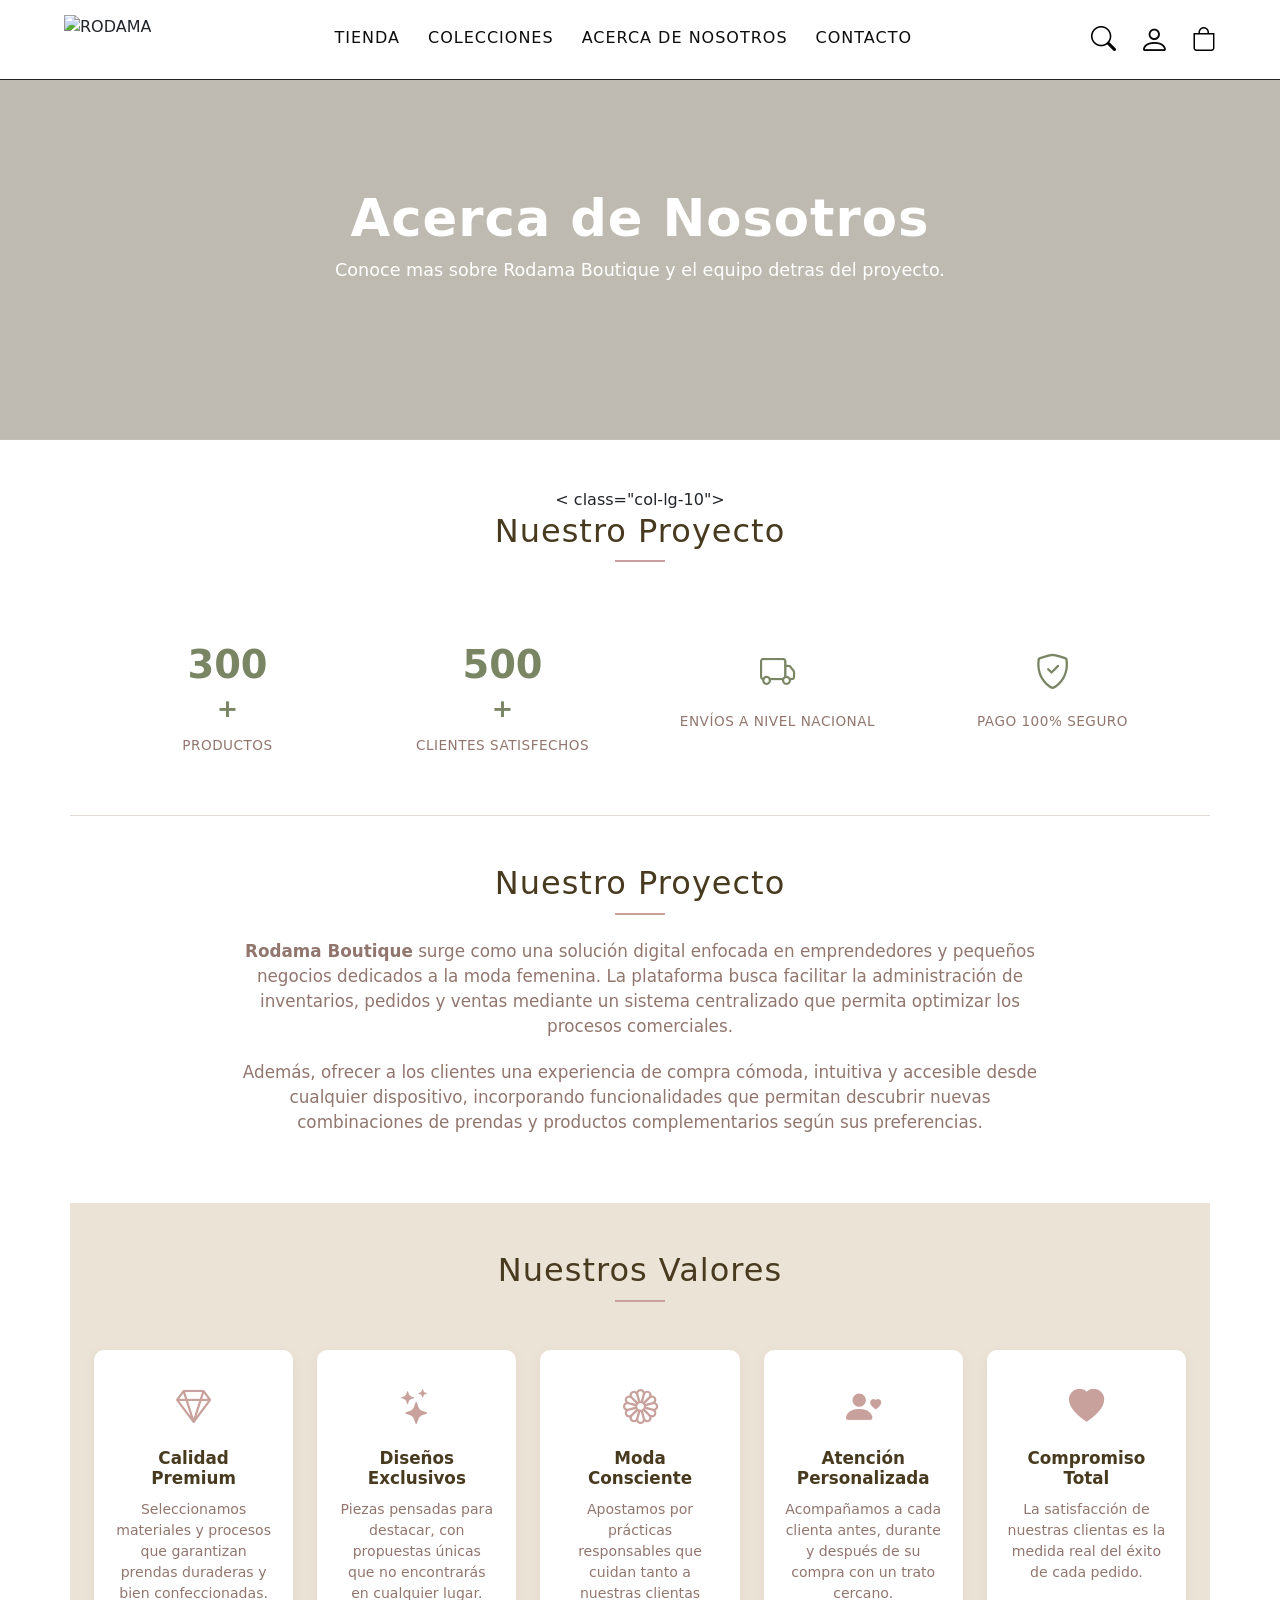
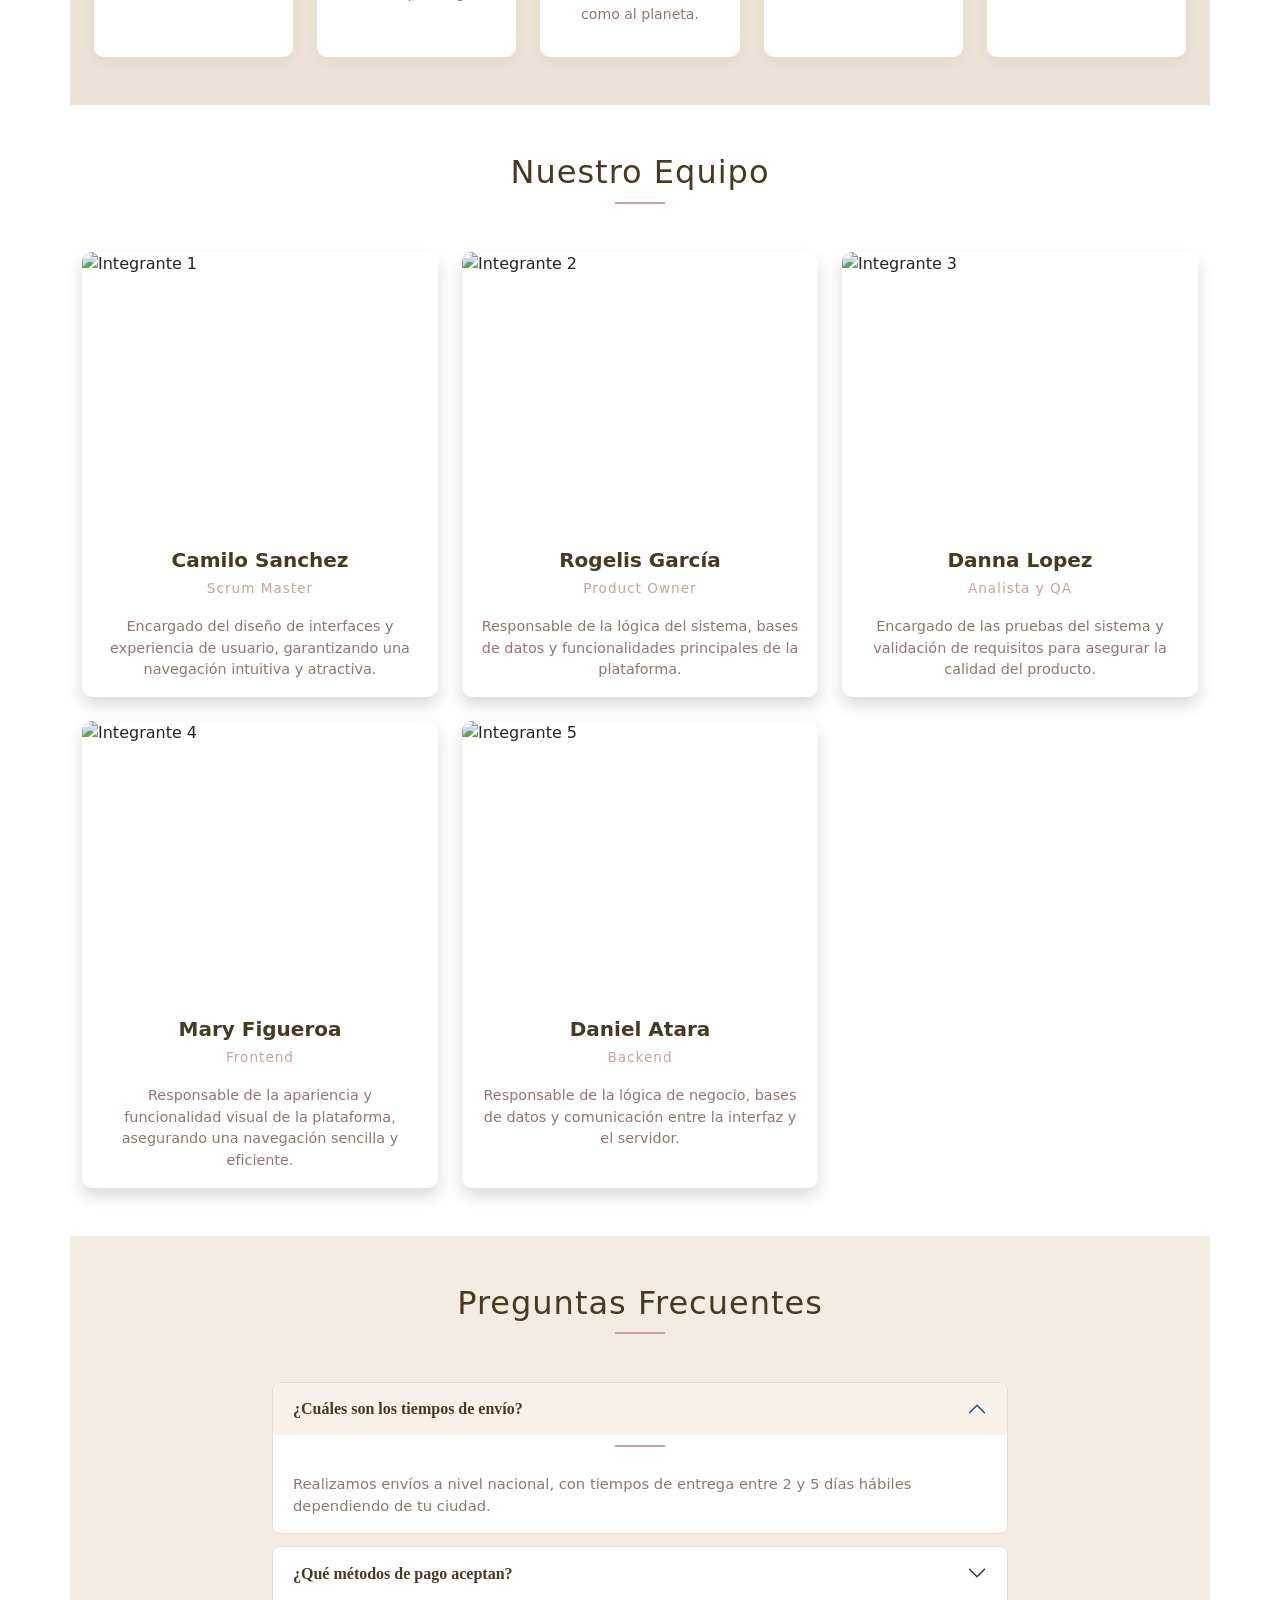
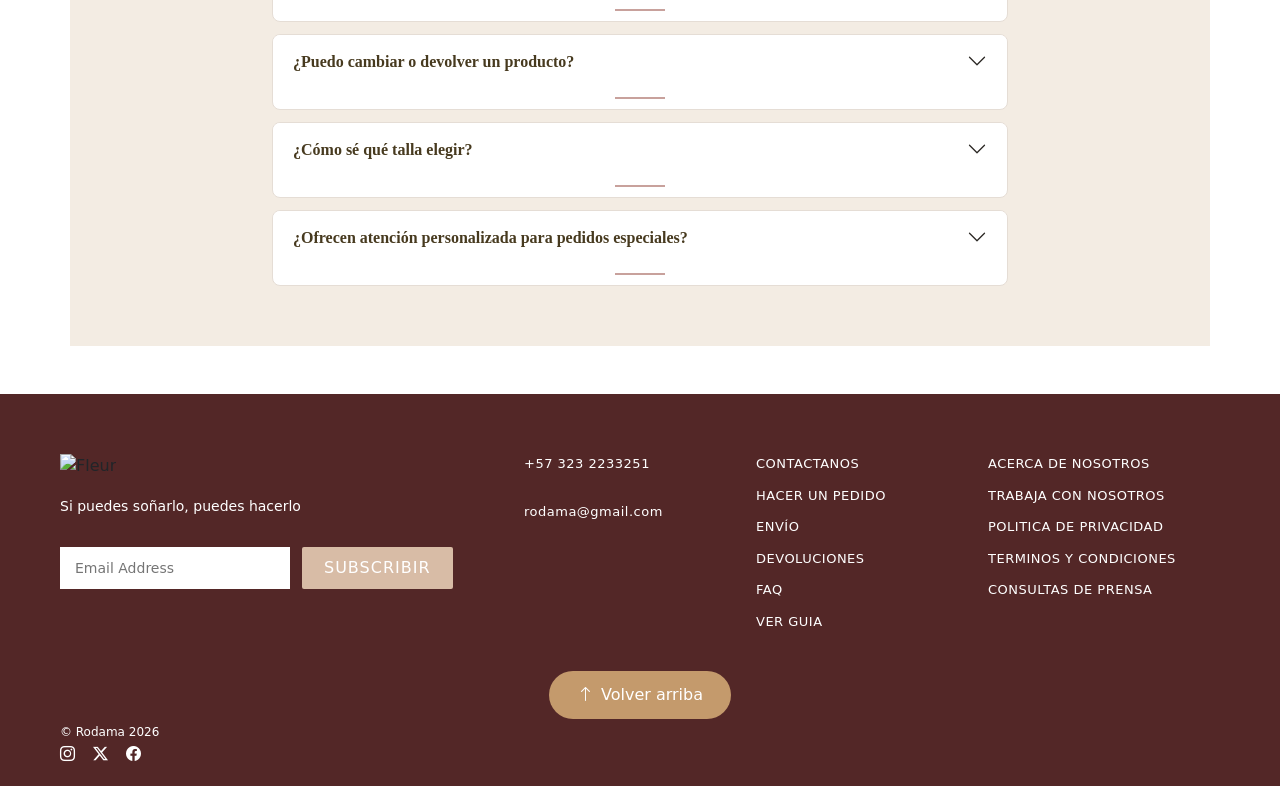
==== commit 9a03e6e1: "Finalizando arreglo de footer y navbar" ====
--- a/html/acerca-de-nosotros.html
+++ b/html/acerca-de-nosotros.html
@@ -14,6 +14,7 @@
 
   <link rel="stylesheet" href="../css/acerca-de-nosotros.css" />
   <link rel="stylesheet" href="../css/user-menu.css">
+  <link rel="stylesheet" href="../css/footer-fixes.css">
 </head>
 
 <body>
@@ -81,7 +82,7 @@
    
     <section class="container my-5">
       <div class="row justify-content-center">
-        <div class="col-lg-10">
+        < class="col-lg-10">
           <h2 class="text-center mb-4">Nuestro Proyecto</h2>
 
     <section class="stats-section">
@@ -290,7 +291,6 @@
     </section>
 
     <section class="faq-section py-5">
-      <div class="container">
         <h2 class="text-center mb-5">Preguntas Frecuentes</h2>
         <div class="row justify-content-center">
           <div class="col-lg-8">
@@ -366,34 +366,71 @@
         </div>
       </div>
     </section>
-
-    <footer class="border-top py-4">
-      <div class="container text-center">
-        <div class="mb-3">
-          <a href="https://www.facebook.com/" class="social-link mx-2 fs-5">
-            <i class="bi bi-facebook"></i>
-          </a>
-          <a href="https://www.instagram.com/" class="social-link mx-2 fs-5">
-            <i class="bi bi-instagram"></i>
-          </a>
-          <a href="https://x.com/" class="social-link mx-2 fs-5">
-            <i class="bi bi-twitter-x"></i>
-          </a>
-          <a href="https://www.linkedin.com/" class="social-link mx-2 fs-5">
-            <i class="bi bi-linkedin"></i>
-          </a>
-        </div>
-        <small class="text-muted">
-          Â© 2026 RODAMA. Todos los derechos reservados.
-        </small>
-      </div>
+    
+    <footer class="footer">
+      <div class="footer-container">
+
+        <div class="footer-brand">
+          <img src="/img/RODAMA_LOGO.png" alt="Fleur" class="footer-logo">
+
+          <p class="footer-text">
+            Si puedes soñarlo, puedes hacerlo
+          </p>
+
+          <form class="subscribe-form">
+            <input
+              type="email"
+              placeholder="Email Address"
+            />
+
+            <button type="submit">
+              SUBSCRIBIR
+            </button>
+          </form>
+        </div>
+
+        <div class="footer-contact">
+          <p>+57 323 2233251</p>
+          <p>rodama@gmail.com</p>
+        </div>
+
+        <div class="footer-links">
+          <a href="./html/contacto.html">CONTACTANOS</a>
+          <a href="./html/productos.html">HACER UN PEDIDO</a>
+          <a href="#">ENVÍO</a>
+          <a href="#">DEVOLUCIONES</a>
+          <a href="#">FAQ</a>
+          <a href="#">VER GUIA</a>
+        </div>
+
+        <div class="footer-links">
+          <a href="./html/acerca-de-nosotros.html">ACERCA DE NOSOTROS</a>
+          <a href="#">TRABAJA CON NOSOTROS</a>
+          <a href="#">POLITICA DE PRIVACIDAD</a>
+          <a href="#">TERMINOS Y CONDICIONES</a>
+          <a href="#">CONSULTAS DE PRENSA</a>
+        </div>
+
+      </div>
+      <div class="back-to-top">
+        <a href="#top">
+          <i class="bi bi-arrow-up"></i>
+          Volver arriba
+        </a>
+      </div>
+      <div class="footer-bottom">
+        <span>© Rodama 2026</span>
+        <div class="social-icons">
+          <a href="https://www.instagram.com/"><i class="bi bi-instagram"></i></a>
+          <a href="https://www.x.com/"><i class="bi bi-twitter-x"></i></a>
+          <a href="https://www.facebook.com/"><i class="bi bi-facebook"></i></a>
+        </div>
+      </div>
+
     </footer>
     <script src="https://cdn.jsdelivr.net/npm/bootstrap@5.3.3/dist/js/bootstrap.bundle.min.js"></script>
     <script src="../js/script.js"></script>
     <script src="../js/acerca-de-nosotros.js"></script>
   </body>
-</html>
-
-</body>
-
+  
 </html>
--- a/css/acerca-de-nosotros.css
+++ b/css/acerca-de-nosotros.css
@@ -23,24 +23,36 @@
   top: 90px; 
   left: 20px;
   background: #000;
-  color: #fff;
-  padding: 8px 14px;
-  border-radius: 8px;
-  text-decoration: none;
-  font-size: 14px;
-  z-index: 999;
-  display: none;
-  transition: 0.3s;
+  .footer{
+    width:100%;
+    background:#532727;
+    padding:48px 0 20px;
+  }
+  .footer-container{
+    max-width:1200px;
+    margin:0 auto;
+    padding:0 24px;
+
+    display:grid;
+    grid-template-columns: 2fr 1fr 1fr 1fr;
+    gap:28px;
+    align-items:start;
+  }
+  .footer-logo{
+    width:90px;
+    margin-bottom:18px;
+    display:block;
+  }
+  .subscribe-form{
+    display:flex;
+    gap:12px;
+    align-items:center;
+    flex-wrap:wrap;
+  }
 }
 
 .back-admin:hover {
   background: #333;
-}
-
-body {
-  background-color: var(--beige);
-  color: var(--negro);
-  font-family: "Playfair Display", serif;
 }
 
 .navbar {
@@ -48,12 +60,21 @@
   backdrop-filter: blur(6px);
   border-bottom: 1px solid #e5ddd5;
 }
+.subscribe-form button{
+  height:42px;
+  border:none;
+  padding:0 18px;
+  background:#d8bca6;
+  color:#fff;
+  cursor:pointer;
+  letter-spacing:1px;
+  transition:.3s;
+  border-radius:2px;
+}
 
 .navbar-brand {
   font-weight: bold;
   font-size: 1.6rem;
-  color: var(--marron) !important;
-  letter-spacing: 1px;
 }
 
 .nav-link {
@@ -602,18 +623,159 @@
 }
 
 .cart-count {
-      position: absolute;
-      top: -8px;
-      right: -10px;
-      min-width: 20px;
-      height: 20px;
-      border-radius: 50%;
-      background: #f5ebeb;
-      color: #0e0d0d;
-      font-size: 12px;
-      font-weight: bold;
-      display: flex;
-      justify-content: center;
-      align-items: center;
-      padding: 2px;
-}
+  position: absolute;
+  top: -8px;
+  right: -10px;
+  min-width: 20px;
+  height: 20px;
+  border-radius: 50%;
+  background: #f5ebeb;
+  color: #0e0d0d;
+  font-size: 12px;
+  font-weight: bold;
+  display: flex;
+  justify-content: center;
+  align-items: center;
+  padding: 2px;
+}
+.footer{
+    width:100%;
+    background:#532727;
+    padding:60px 0 20px;
+}
+.footer-container{
+    width:100%;
+    padding:0 60px;
+
+    display:grid;
+    grid-template-columns:2fr 1fr 1fr 1fr;
+}
+
+.footer-logo{
+  width:90px;
+  margin-bottom:18px;
+}
+
+.footer-text{
+  color:#fff;
+  font-size:14px;
+  margin-bottom:30px;
+}
+
+.subscribe-form{
+  display:flex;
+  gap:12px;
+}
+
+.subscribe-form input{
+  width:230px;
+  height:42px;
+  border:none;
+  padding:0 15px;
+  font-size:14px;
+}
+
+.subscribe-form button{
+  height:42px;
+  border:none;
+  padding:0 22px;
+  background:#d8bca6;
+  color:#fff;
+  cursor:pointer;
+  letter-spacing:1px;
+  transition:.3s;
+}
+
+.subscribe-form button:hover{
+  background:#c39d7f;
+}
+
+.footer-contact,
+.footer-links{
+  display:flex;
+  flex-direction:column;
+  gap:12px;
+}
+
+.footer-contact p,
+.footer-links a{
+  text-decoration:none;
+  color:#fff;
+  font-size:13px;
+  letter-spacing:.5px;
+}
+
+.footer-links a:hover{
+  color:#b88963;
+}
+
+.footer-bottom{
+    width:100%;
+    padding:0 60px;
+}
+
+.footer-bottom span{
+  font-size:12px;
+  color:#fff;
+}
+
+.social-icons{
+  display:flex;
+  gap:18px;
+}
+
+.social-icons a{
+  color:#fff;
+  font-size:15px;
+  transition:.3s;
+}
+
+.social-icons a:hover{
+  color:#b88963;
+}
+
+.back-to-top{
+  display: flex;
+  justify-content: center;
+  margin-top: 40px;
+}
+
+.back-to-top a{
+  display: flex;
+  align-items: center;
+  gap: 8px;
+
+  padding: 12px 28px;
+
+  text-decoration: none;
+  color: #fff;
+  background: #c49a6c;
+
+  border-radius: 30px;
+
+  transition: .3s;
+}
+
+.back-to-top a:hover{
+  background: #b28558;
+  transform: translateY(-3px);
+}
+@media (max-width: 992px) {
+  .footer-container{
+    grid-template-columns: 1fr 1fr;
+    gap:20px;
+  }
+
+  .subscribe-form input{ max-width:100%; }
+}
+
+@media (max-width: 576px) {
+  .footer-container{
+    grid-template-columns: 1fr;
+    text-align: center;
+  }
+
+  .footer-contact, .footer-links{ align-items:center; }
+  .footer-links a{ display:block; }
+  .footer-bottom{ flex-direction:column; gap:8px; }
+}
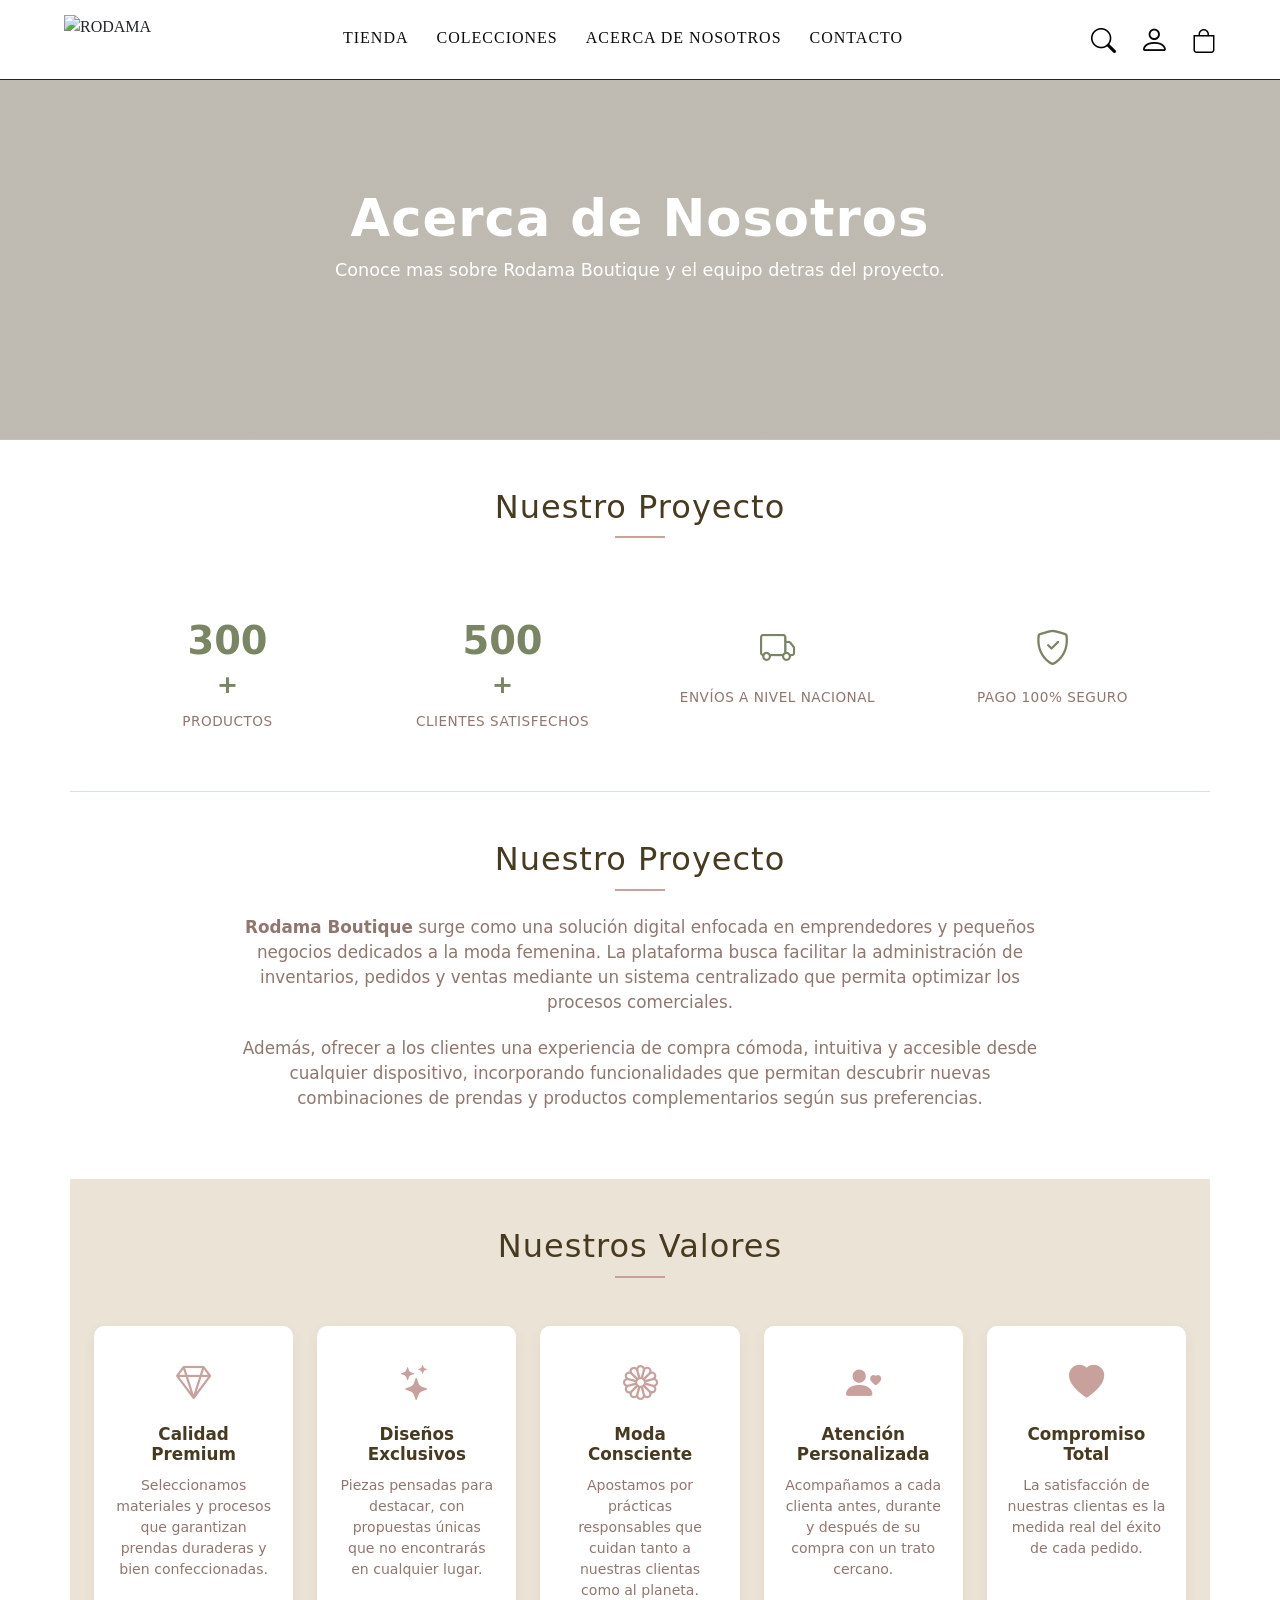
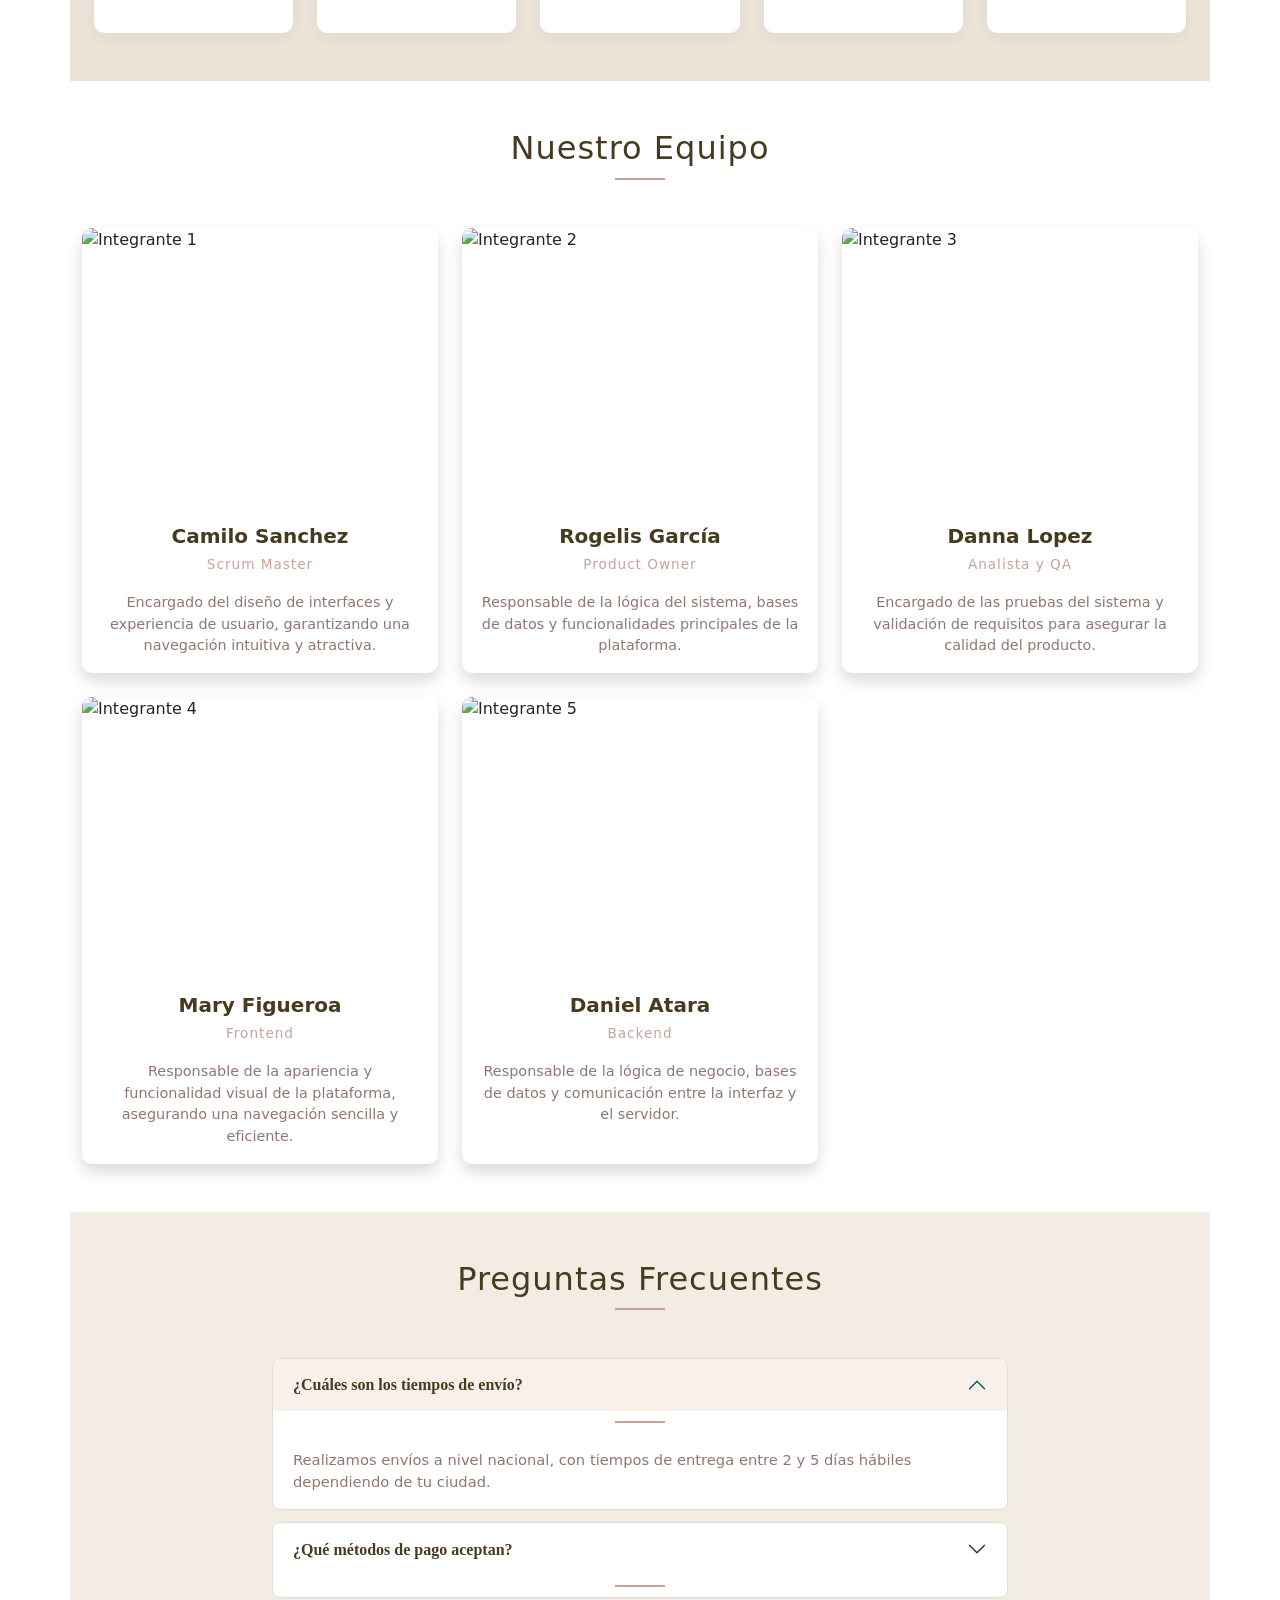
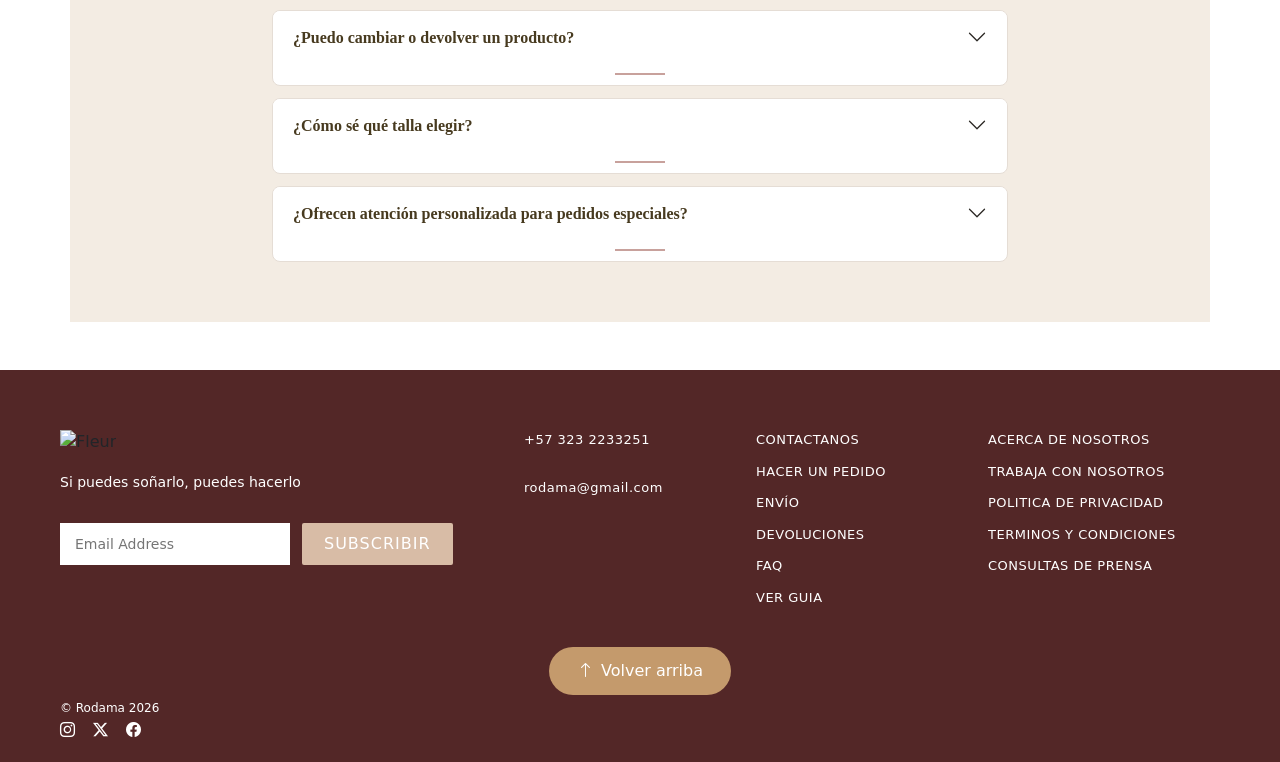
==== commit b29568d4: "arreglando fuentes" ====
--- a/html/acerca-de-nosotros.html
+++ b/html/acerca-de-nosotros.html
@@ -82,7 +82,6 @@
    
     <section class="container my-5">
       <div class="row justify-content-center">
-        < class="col-lg-10">
           <h2 class="text-center mb-4">Nuestro Proyecto</h2>
 
     <section class="stats-section">
--- a/css/acerca-de-nosotros.css
+++ b/css/acerca-de-nosotros.css
@@ -265,6 +265,7 @@
   width: 100%;
   z-index: 1000;
   transition: all 0.3s ease;
+  font-family: "Playfair Display", serif;
 }
 
 .nav-container {
